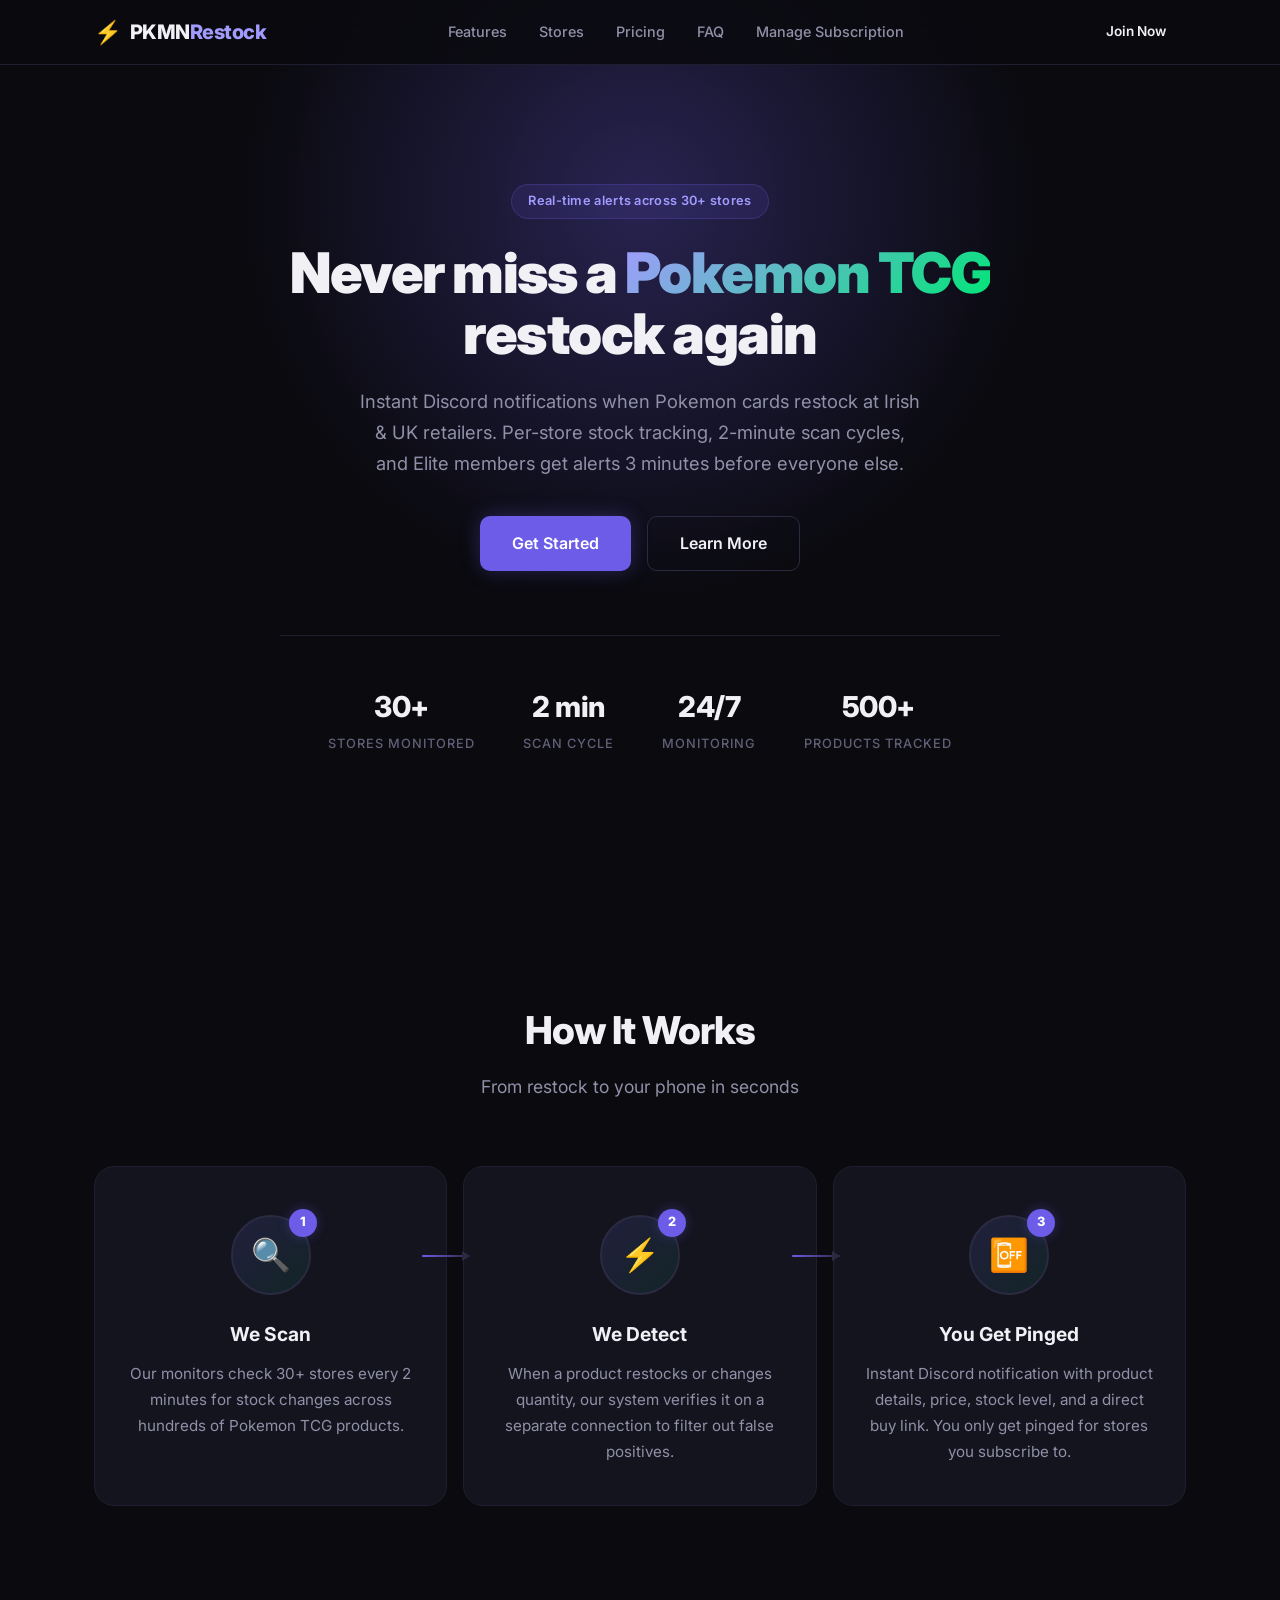
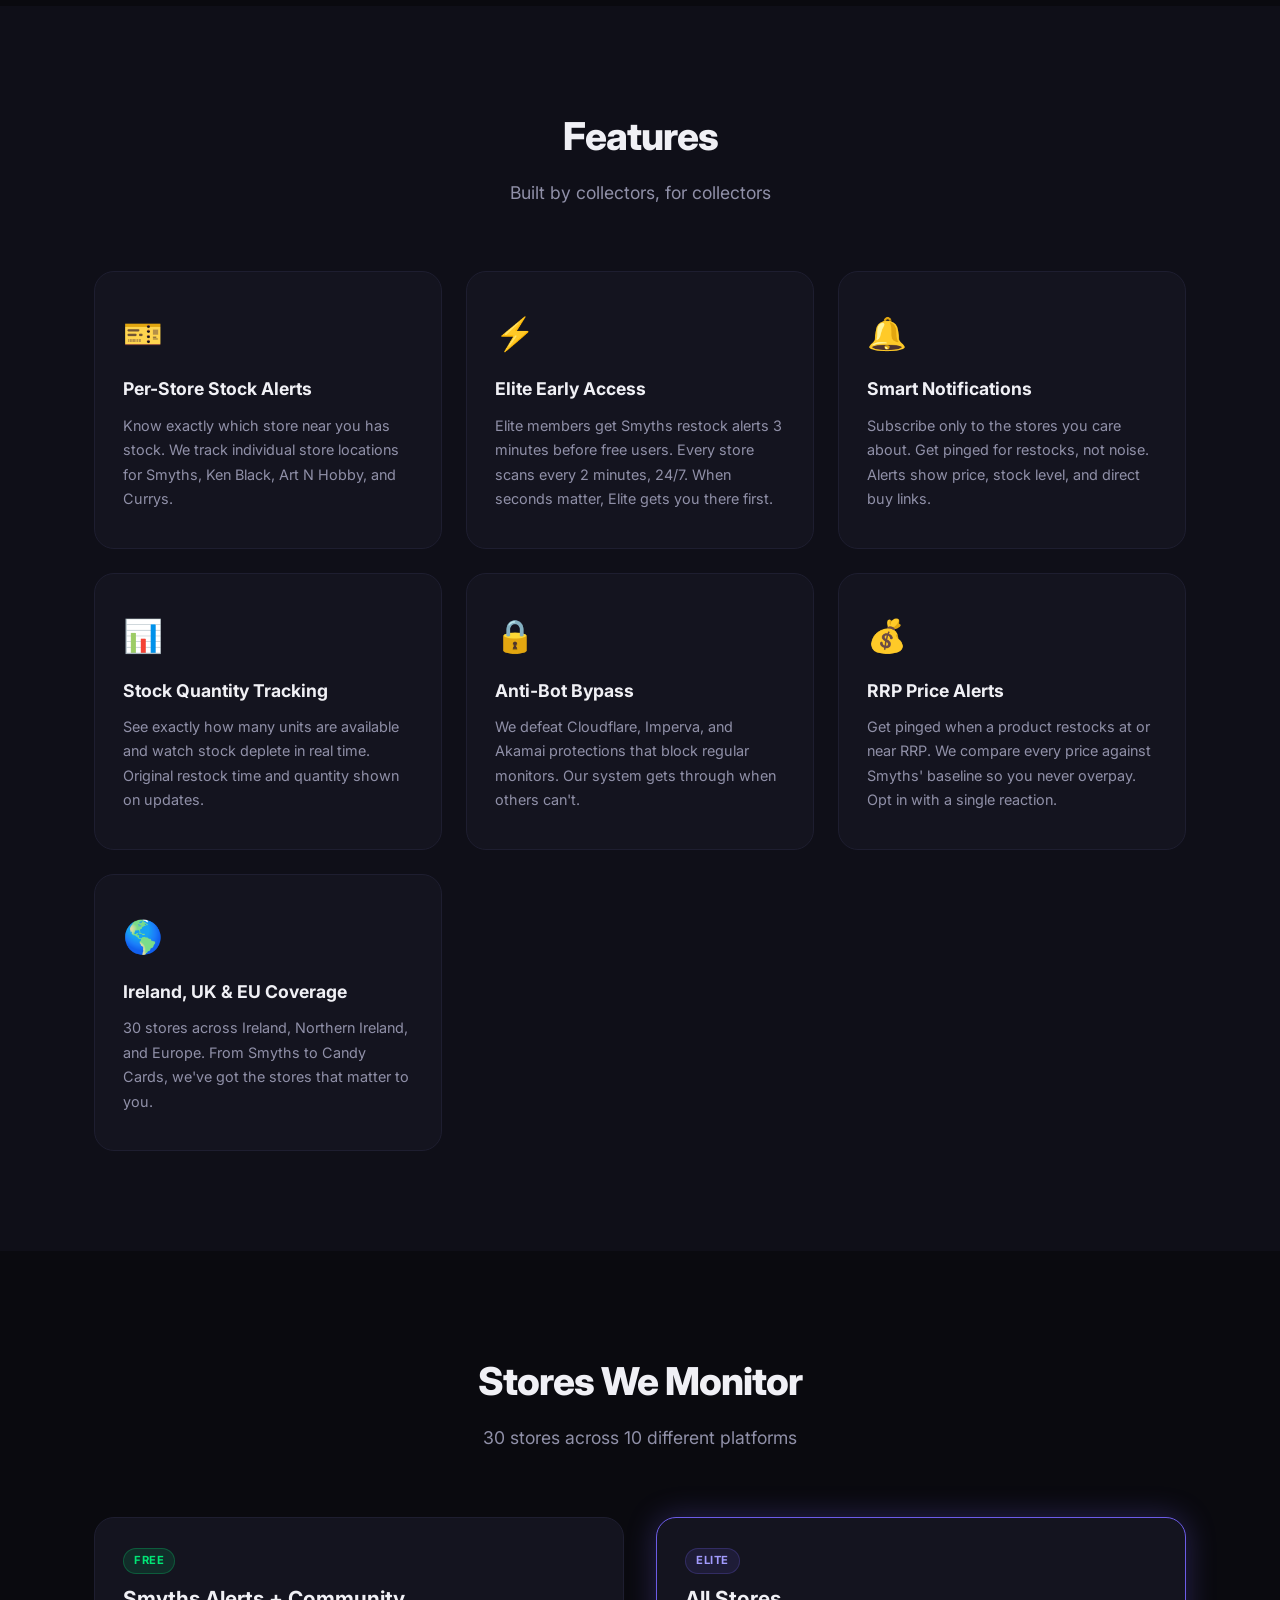
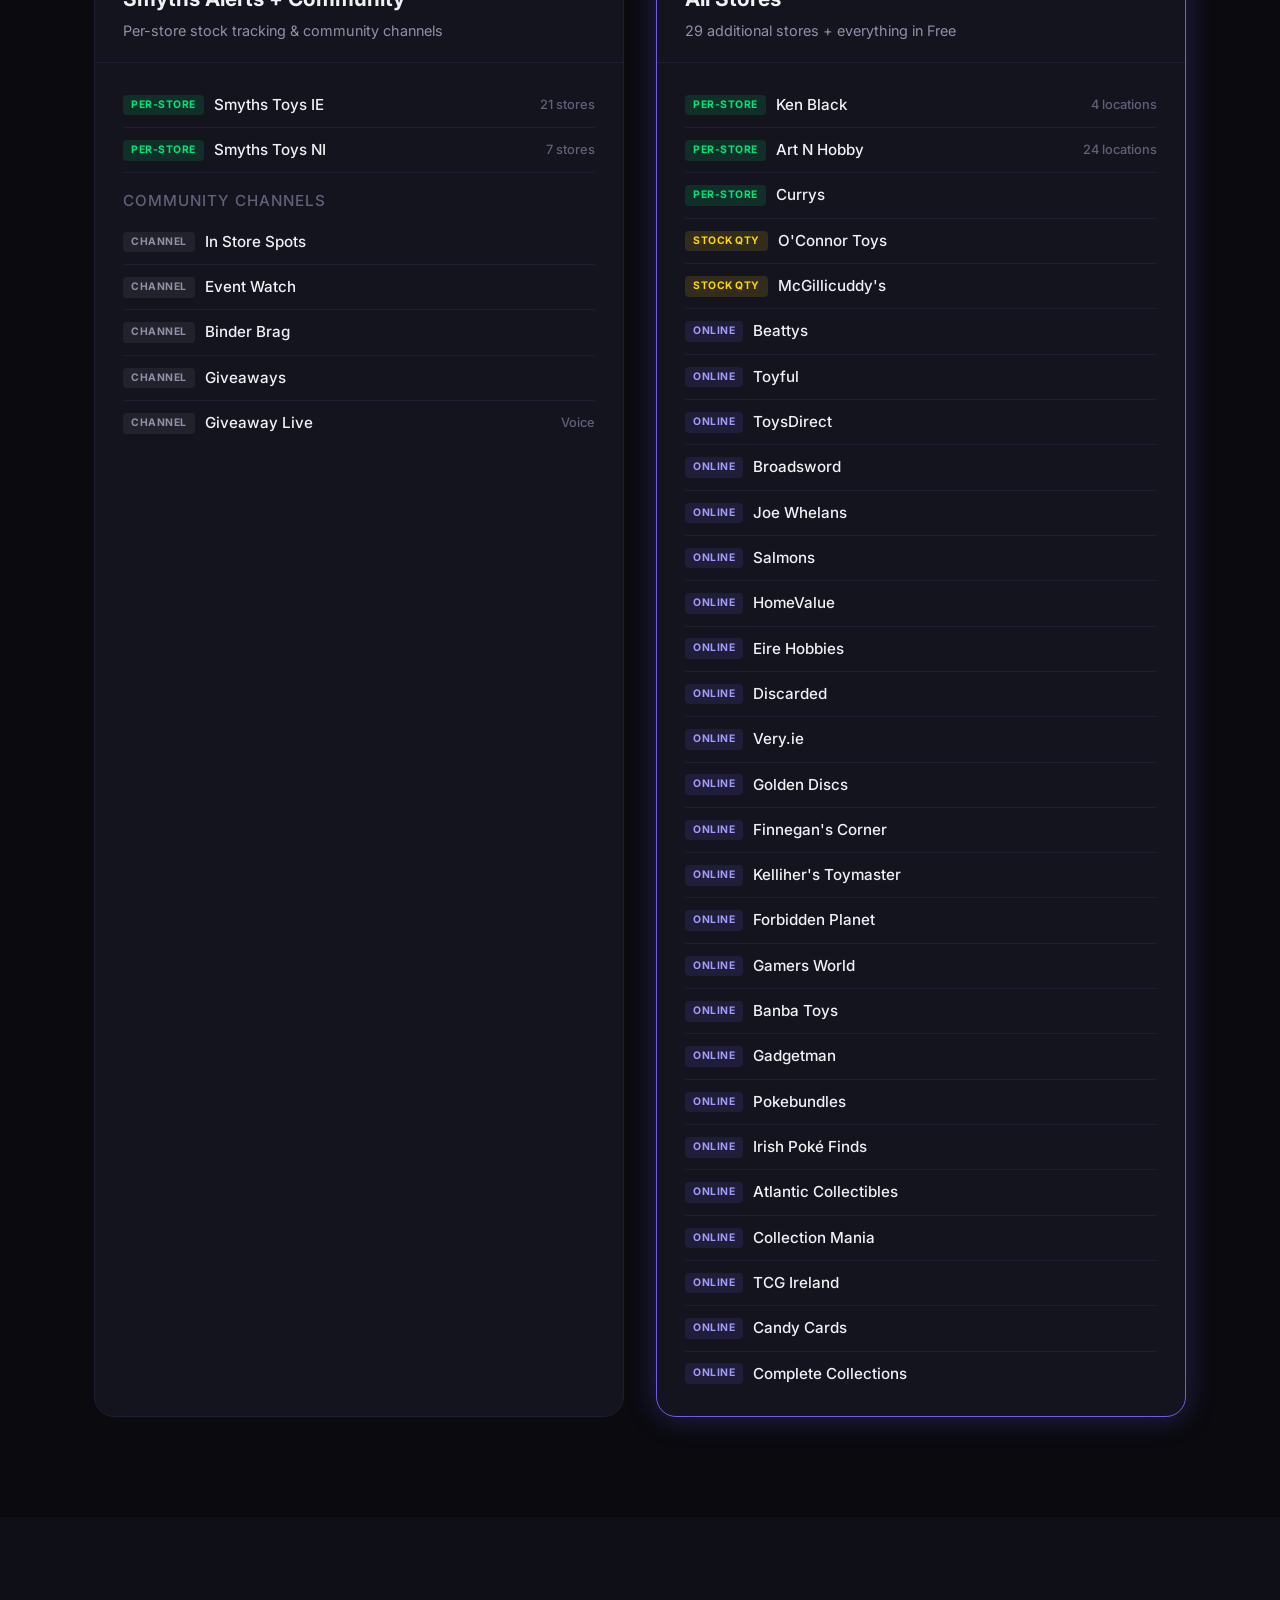
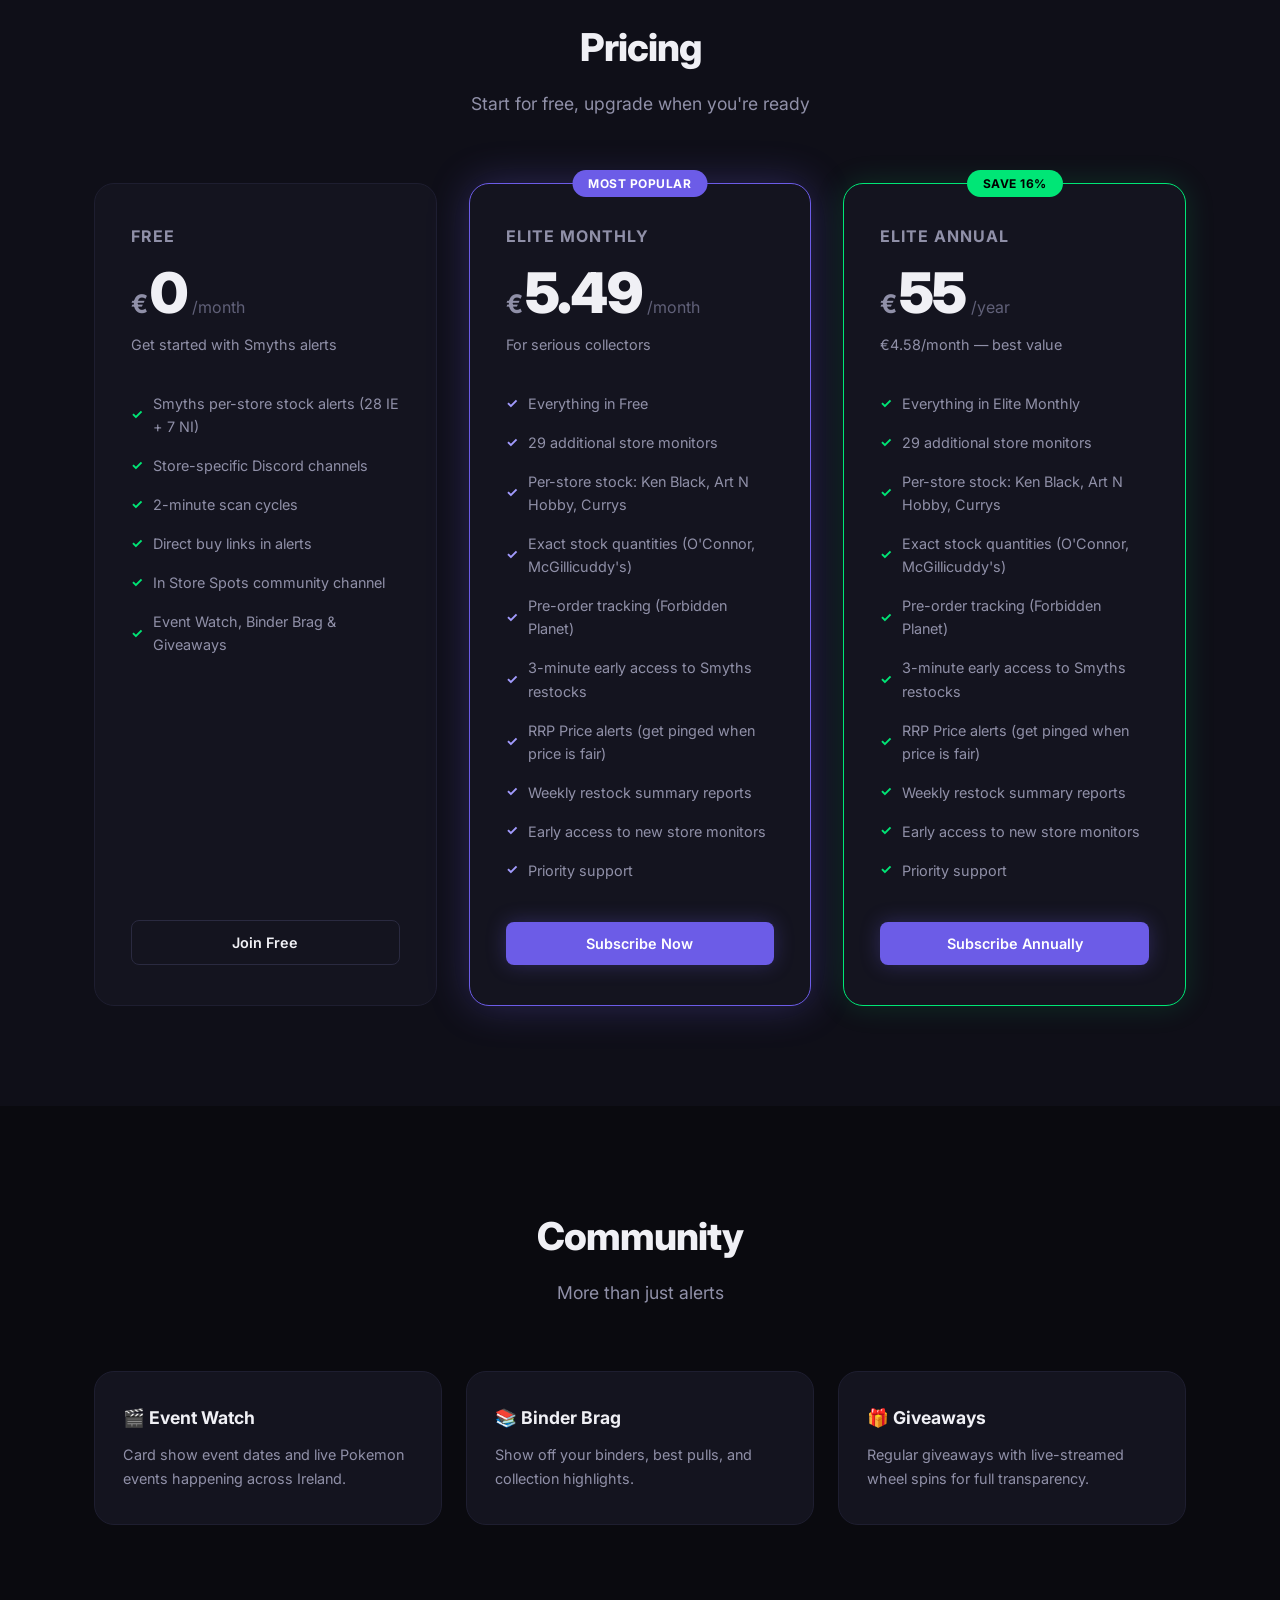
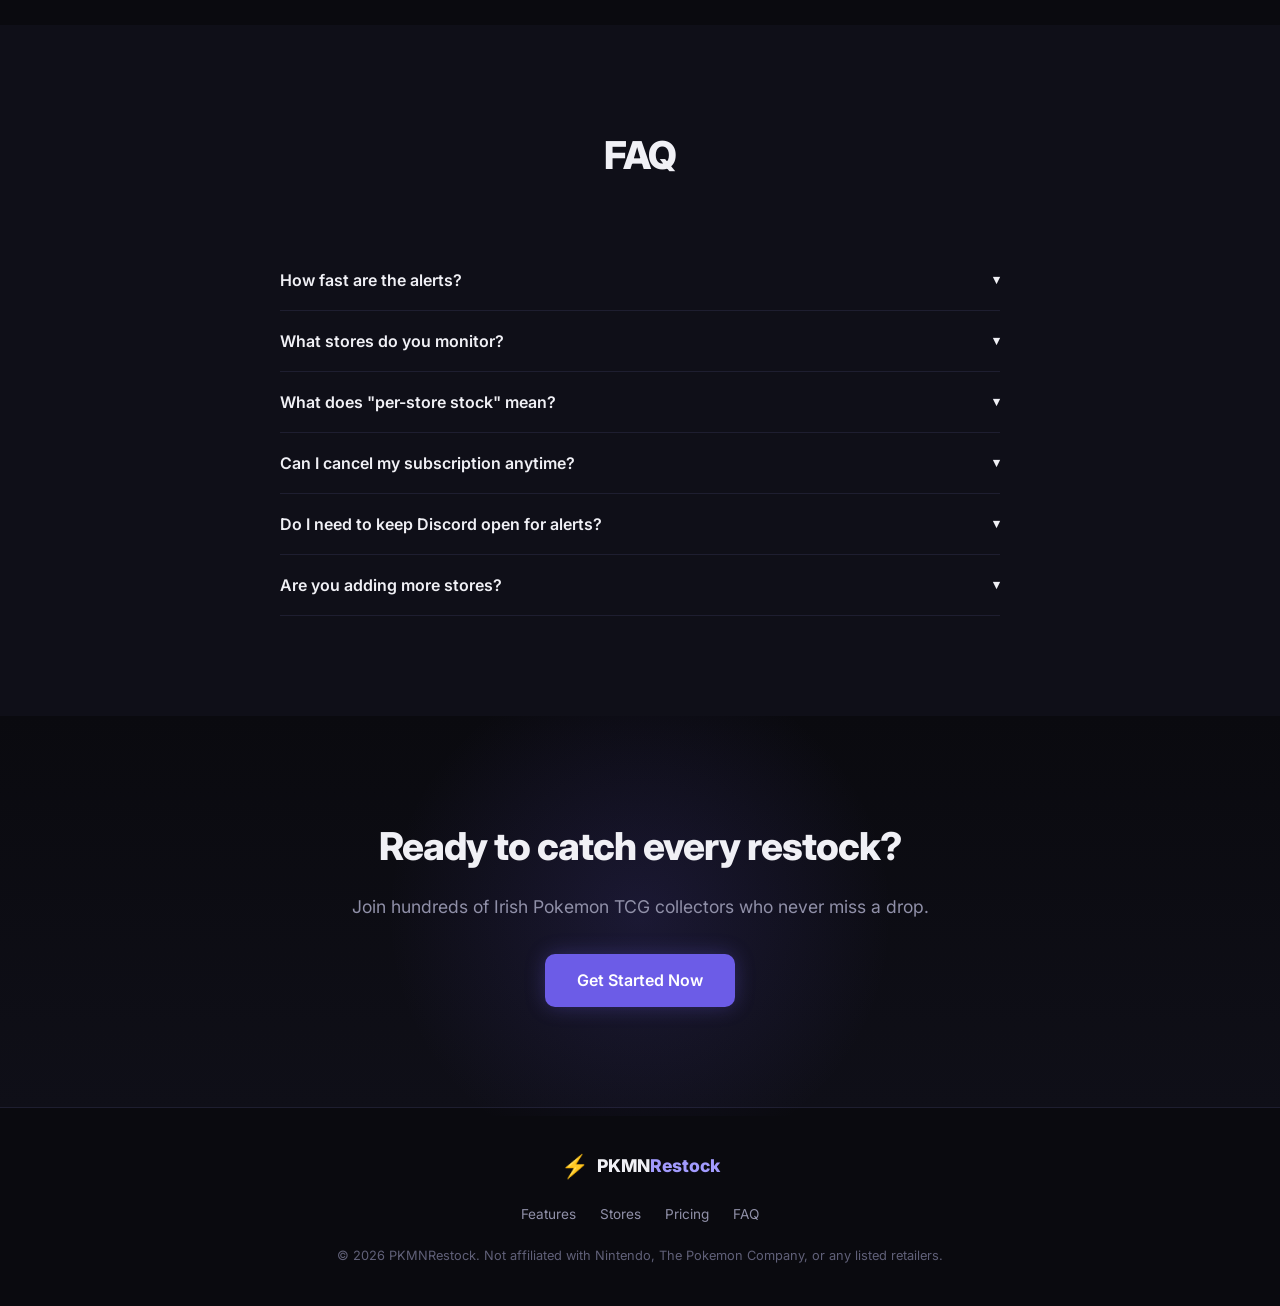
==== index.html @ b3fa802a "Add RRP Price alerts and weekly summary to features and pricing cards" ====
<!DOCTYPE html>
<html lang="en">
<head>
    <meta charset="UTF-8">
    <meta name="viewport" content="width=device-width, initial-scale=1.0">
    <title>PKMN Restock - Pokemon TCG Restock Alerts for Ireland</title>
    <meta name="description" content="Real-time Pokemon TCG restock alerts for 30+ Irish & UK stores. Per-store stock tracking, Discord notifications, and more.">
    <meta property="og:title" content="PKMN Restock - Pokemon TCG Restock Alerts">
    <meta property="og:description" content="Never miss a Pokemon TCG restock in Ireland again. Real-time alerts from 30+ stores.">
    <meta property="og:type" content="website">
    <meta property="og:url" content="https://pkmnrestock.com">
    <link rel="preconnect" href="https://fonts.googleapis.com">
    <link rel="preconnect" href="https://fonts.gstatic.com" crossorigin>
    <link href="https://fonts.googleapis.com/css2?family=Inter:wght@400;500;600;700;800;900&display=swap" rel="stylesheet">
    <link rel="stylesheet" href="style.css?v=8">
</head>
<body>

    <!-- Nav -->
    <nav class="nav">
        <div class="nav-inner">
            <a href="#" class="nav-logo">
                <span class="logo-icon">&#9889;</span>
                <span>PKMN<span class="logo-accent">Restock</span></span>
            </a>
            <div class="nav-links">
                <a href="#features">Features</a>
                <a href="#stores">Stores</a>
                <a href="#pricing">Pricing</a>
                <a href="#faq">FAQ</a>
                <a href="https://billing.stripe.com/p/login/28E5kEewF97K9Ixa9f3F600" target="_blank">Manage Subscription</a>
            </div>
            <a href="#pricing" class="btn btn-nav">Join Now</a>
        </div>
    </nav>

    <!-- Hero -->
    <section class="hero">
        <div class="hero-glow"></div>
        <div class="hero-content">
            <div class="hero-badge">Real-time alerts across 30+ stores</div>
            <h1>Never miss a <span class="text-gradient">Pokemon TCG</span> restock again</h1>
            <p class="hero-sub">Instant Discord notifications when Pokemon cards restock at Irish & UK retailers. Per-store stock tracking, 2-minute scan cycles, and Elite members get alerts 3 minutes before everyone else.</p>
            <div class="hero-buttons">
                <a href="#pricing" class="btn btn-primary btn-lg">Get Started</a>
                <a href="#features" class="btn btn-outline btn-lg">Learn More</a>
            </div>
            <div class="hero-stats">
                <div class="stat">
                    <span class="stat-number">30+</span>
                    <span class="stat-label">Stores Monitored</span>
                </div>
                <div class="stat">
                    <span class="stat-number">2 min</span>
                    <span class="stat-label">Scan Cycle</span>
                </div>
                <div class="stat">
                    <span class="stat-number">24/7</span>
                    <span class="stat-label">Monitoring</span>
                </div>
                <div class="stat">
                    <span class="stat-number">500+</span>
                    <span class="stat-label">Products Tracked</span>
                </div>
            </div>
        </div>
    </section>

    <!-- How It Works -->
    <section class="section" id="how">
        <div class="container">
            <div class="section-header">
                <h2>How It Works</h2>
                <p>From restock to your phone in seconds</p>
            </div>
            <div class="steps">
                <div class="step">
                    <div class="step-icon-wrap">
                        <div class="step-icon">&#128269;</div>
                        <div class="step-number">1</div>
                    </div>
                    <div class="step-connector"></div>
                    <h3>We Scan</h3>
                    <p>Our monitors check 30+ stores every 2 minutes for stock changes across hundreds of Pokemon TCG products.</p>
                </div>
                <div class="step">
                    <div class="step-icon-wrap">
                        <div class="step-icon">&#9889;</div>
                        <div class="step-number">2</div>
                    </div>
                    <div class="step-connector"></div>
                    <h3>We Detect</h3>
                    <p>When a product restocks or changes quantity, our system verifies it on a separate connection to filter out false positives.</p>
                </div>
                <div class="step">
                    <div class="step-icon-wrap">
                        <div class="step-icon">&#128244;</div>
                        <div class="step-number">3</div>
                    </div>
                    <h3>You Get Pinged</h3>
                    <p>Instant Discord notification with product details, price, stock level, and a direct buy link. You only get pinged for stores you subscribe to.</p>
                </div>
            </div>
        </div>
    </section>

    <!-- Features -->
    <section class="section section-dark" id="features">
        <div class="container">
            <div class="section-header">
                <h2>Features</h2>
                <p>Built by collectors, for collectors</p>
            </div>
            <div class="features-grid">
                <div class="feature-card">
                    <div class="feature-icon">&#127915;</div>
                    <h3>Per-Store Stock Alerts</h3>
                    <p>Know exactly which store near you has stock. We track individual store locations for Smyths, Ken Black, Art N Hobby, and Currys.</p>
                </div>
                <div class="feature-card">
                    <div class="feature-icon">&#9889;</div>
                    <h3>Elite Early Access</h3>
                    <p>Elite members get Smyths restock alerts 3 minutes before free users. Every store scans every 2 minutes, 24/7. When seconds matter, Elite gets you there first.</p>
                </div>
                <div class="feature-card">
                    <div class="feature-icon">&#128276;</div>
                    <h3>Smart Notifications</h3>
                    <p>Subscribe only to the stores you care about. Get pinged for restocks, not noise. Alerts show price, stock level, and direct buy links.</p>
                </div>
                <div class="feature-card">
                    <div class="feature-icon">&#128202;</div>
                    <h3>Stock Quantity Tracking</h3>
                    <p>See exactly how many units are available and watch stock deplete in real time. Original restock time and quantity shown on updates.</p>
                </div>
                <div class="feature-card">
                    <div class="feature-icon">&#128274;</div>
                    <h3>Anti-Bot Bypass</h3>
                    <p>We defeat Cloudflare, Imperva, and Akamai protections that block regular monitors. Our system gets through when others can't.</p>
                </div>
                <div class="feature-card">
                    <div class="feature-icon">&#128176;</div>
                    <h3>RRP Price Alerts</h3>
                    <p>Get pinged when a product restocks at or near RRP. We compare every price against Smyths' baseline so you never overpay. Opt in with a single reaction.</p>
                </div>
                <div class="feature-card">
                    <div class="feature-icon">&#127758;</div>
                    <h3>Ireland, UK &amp; EU Coverage</h3>
                    <p>30 stores across Ireland, Northern Ireland, and Europe. From Smyths to Candy Cards, we've got the stores that matter to you.</p>
                </div>
            </div>
        </div>
    </section>

    <!-- Stores -->
    <section class="section" id="stores">
        <div class="container">
            <div class="section-header">
                <h2>Stores We Monitor</h2>
                <p>30 stores across 10 different platforms</p>
            </div>
            <div class="tiers-comparison">
                <div class="tier-col">
                    <div class="tier-header tier-free">
                        <span class="tier-badge">Free</span>
                        <h3>Smyths Alerts + Community</h3>
                        <p>Per-store stock tracking &amp; community channels</p>
                    </div>
                    <ul class="store-list">
                        <li><span class="store-tag tag-perstore">Per-Store</span> Smyths Toys IE <span class="store-detail">21 stores</span></li>
                        <li><span class="store-tag tag-perstore">Per-Store</span> Smyths Toys NI <span class="store-detail">7 stores</span></li>
                        <li class="store-list-divider">Community Channels</li>
                        <li><span class="store-tag tag-community">Channel</span> In Store Spots</li>
                        <li><span class="store-tag tag-community">Channel</span> Event Watch</li>
                        <li><span class="store-tag tag-community">Channel</span> Binder Brag</li>
                        <li><span class="store-tag tag-community">Channel</span> Giveaways</li>
                        <li><span class="store-tag tag-community">Channel</span> Giveaway Live <span class="store-detail">Voice</span></li>
                    </ul>
                </div>
                <div class="tier-col">
                    <div class="tier-header tier-paid">
                        <span class="tier-badge">Elite</span>
                        <h3>All Stores</h3>
                        <p>29 additional stores + everything in Free</p>
                    </div>
                    <ul class="store-list">
                        <li><span class="store-tag tag-perstore">Per-Store</span> Ken Black <span class="store-detail">4 locations</span></li>
                        <li><span class="store-tag tag-perstore">Per-Store</span> Art N Hobby <span class="store-detail">24 locations</span></li>
                        <li><span class="store-tag tag-perstore">Per-Store</span> Currys</li>
                        <li><span class="store-tag tag-qty">Stock Qty</span> O'Connor Toys</li>
                        <li><span class="store-tag tag-qty">Stock Qty</span> McGillicuddy's</li>
                        <li><span class="store-tag tag-online">Online</span> Beattys</li>
                        <li><span class="store-tag tag-online">Online</span> Toyful</li>
                        <li><span class="store-tag tag-online">Online</span> ToysDirect</li>
                        <li><span class="store-tag tag-online">Online</span> Broadsword</li>
                        <li><span class="store-tag tag-online">Online</span> Joe Whelans</li>
                        <li><span class="store-tag tag-online">Online</span> Salmons</li>
                        <li><span class="store-tag tag-online">Online</span> HomeValue</li>
                        <li><span class="store-tag tag-online">Online</span> Eire Hobbies</li>
                        <li><span class="store-tag tag-online">Online</span> Discarded</li>
                        <li><span class="store-tag tag-online">Online</span> Very.ie</li>
                        <li><span class="store-tag tag-online">Online</span> Golden Discs</li>
                        <li><span class="store-tag tag-online">Online</span> Finnegan's Corner</li>
                        <li><span class="store-tag tag-online">Online</span> Kelliher's Toymaster</li>
                        <li><span class="store-tag tag-online">Online</span> Forbidden Planet</li>
                        <li><span class="store-tag tag-online">Online</span> Gamers World</li>
                        <li><span class="store-tag tag-online">Online</span> Banba Toys</li>
                        <li><span class="store-tag tag-online">Online</span> Gadgetman</li>
                        <li><span class="store-tag tag-online">Online</span> Pokebundles</li>
                        <li><span class="store-tag tag-online">Online</span> Irish Poké Finds</li>
                        <li><span class="store-tag tag-online">Online</span> Atlantic Collectibles</li>
                        <li><span class="store-tag tag-online">Online</span> Collection Mania</li>
                        <li><span class="store-tag tag-online">Online</span> TCG Ireland</li>
                        <li><span class="store-tag tag-online">Online</span> Candy Cards</li>
                        <li><span class="store-tag tag-online">Online</span> Complete Collections</li>
                    </ul>
                </div>
            </div>
        </div>
    </section>

    <!-- Pricing -->
    <section class="section section-dark" id="pricing">
        <div class="container">
            <div class="section-header">
                <h2>Pricing</h2>
                <p>Start for free, upgrade when you're ready</p>
            </div>
            <div class="pricing-grid pricing-grid-3">
                <div class="price-card">
                    <div class="price-tier">Free</div>
                    <div class="price-amount">
                        <span class="price-currency">&euro;</span>
                        <span class="price-value">0</span>
                        <span class="price-period">/month</span>
                    </div>
                    <p class="price-desc">Get started with Smyths alerts</p>
                    <ul class="price-features">
                        <li>Smyths per-store stock alerts (28 IE + 7 NI)</li>
                        <li>Store-specific Discord channels</li>
                        <li>2-minute scan cycles</li>
                        <li>Direct buy links in alerts</li>
                        <li>In Store Spots community channel</li>
                        <li>Event Watch, Binder Brag &amp; Giveaways</li>
                    </ul>
                    <a href="https://discord.gg/amVY47PHuM" class="btn btn-outline btn-block" target="_blank">Join Free</a>
                </div>
                <div class="price-card price-card-featured">
                    <div class="price-popular">Most Popular</div>
                    <div class="price-tier">Elite Monthly</div>
                    <div class="price-amount">
                        <span class="price-currency">&euro;</span>
                        <span class="price-value">5.49</span>
                        <span class="price-period">/month</span>
                    </div>
                    <p class="price-desc">For serious collectors</p>
                    <ul class="price-features">
                        <li>Everything in Free</li>
                        <li>29 additional store monitors</li>
                        <li>Per-store stock: Ken Black, Art N Hobby, Currys</li>
                        <li>Exact stock quantities (O'Connor, McGillicuddy's)</li>
                        <li>Pre-order tracking (Forbidden Planet)</li>
                        <li>3-minute early access to Smyths restocks</li>
                        <li>RRP Price alerts (get pinged when price is fair)</li>
                        <li>Weekly restock summary reports</li>
                        <li>Early access to new store monitors</li>
                        <li>Priority support</li>
                    </ul>
                    <a href="https://buy.stripe.com/28E5kEewF97K9Ixa9f3F600" class="btn btn-primary btn-block" target="_blank">Subscribe Now</a>
                </div>
                <div class="price-card price-card-annual">
                    <div class="price-save">Save 16%</div>
                    <div class="price-tier">Elite Annual</div>
                    <div class="price-amount">
                        <span class="price-currency">&euro;</span>
                        <span class="price-value">55</span>
                        <span class="price-period">/year</span>
                    </div>
                    <p class="price-desc">&euro;4.58/month &mdash; best value</p>
                    <ul class="price-features">
                        <li>Everything in Elite Monthly</li>
                        <li>29 additional store monitors</li>
                        <li>Per-store stock: Ken Black, Art N Hobby, Currys</li>
                        <li>Exact stock quantities (O'Connor, McGillicuddy's)</li>
                        <li>Pre-order tracking (Forbidden Planet)</li>
                        <li>3-minute early access to Smyths restocks</li>
                        <li>RRP Price alerts (get pinged when price is fair)</li>
                        <li>Weekly restock summary reports</li>
                        <li>Early access to new store monitors</li>
                        <li>Priority support</li>
                    </ul>
                    <a href="https://buy.stripe.com/6oU00k6091Fi5sh4OV3F601" class="btn btn-primary btn-block" id="checkout-annual-btn" target="_blank">Subscribe Annually</a>
                </div>
            </div>
        </div>
    </section>

    <!-- Community -->
    <section class="section" id="community">
        <div class="container">
            <div class="section-header">
                <h2>Community</h2>
                <p>More than just alerts</p>
            </div>
            <div class="community-grid">
                <div class="community-card">
                    <h3>&#127916; Event Watch</h3>
                    <p>Card show event dates and live Pokemon events happening across Ireland.</p>
                </div>
                <div class="community-card">
                    <h3>&#128218; Binder Brag</h3>
                    <p>Show off your binders, best pulls, and collection highlights.</p>
                </div>
                <div class="community-card">
                    <h3>&#127873; Giveaways</h3>
                    <p>Regular giveaways with live-streamed wheel spins for full transparency.</p>
                </div>
            </div>
        </div>
    </section>

    <!-- FAQ -->
    <section class="section section-dark" id="faq">
        <div class="container">
            <div class="section-header">
                <h2>FAQ</h2>
            </div>
            <div class="faq-list">
                <div class="faq-item">
                    <button class="faq-question" onclick="this.parentElement.classList.toggle('open')">
                        How fast are the alerts?
                        <span class="faq-arrow">&#9662;</span>
                    </button>
                    <div class="faq-answer">
                        <p>Our monitors scan every 2 minutes. When a restock is detected, the Discord alert fires within seconds. For Smyths, we also verify restocks on a separate connection to eliminate false positives.</p>
                    </div>
                </div>
                <div class="faq-item">
                    <button class="faq-question" onclick="this.parentElement.classList.toggle('open')">
                        What stores do you monitor?
                        <span class="faq-arrow">&#9662;</span>
                    </button>
                    <div class="faq-answer">
                        <p>We monitor 30 stores across Ireland and the UK including Smyths Toys, Ken Black, Art N Hobby, Currys, Very.ie, Golden Discs, Forbidden Planet, and many more. Free members get Smyths alerts, Elite members get all 30 stores.</p>
                    </div>
                </div>
                <div class="faq-item">
                    <button class="faq-question" onclick="this.parentElement.classList.toggle('open')">
                        What does "per-store stock" mean?
                        <span class="faq-arrow">&#9662;</span>
                    </button>
                    <div class="faq-answer">
                        <p>For Smyths (35 locations), Ken Black (4 locations), Art N Hobby (24 locations), and Currys, we track stock at each individual store. You get pinged only for stores near you, not just "available online".</p>
                    </div>
                </div>
                <div class="faq-item">
                    <button class="faq-question" onclick="this.parentElement.classList.toggle('open')">
                        Can I cancel my subscription anytime?
                        <span class="faq-arrow">&#9662;</span>
                    </button>
                    <div class="faq-answer">
                        <p>Yes, you can cancel anytime. Your Elite access will remain active until the end of your current billing period. No questions asked.</p>
                    </div>
                </div>
                <div class="faq-item">
                    <button class="faq-question" onclick="this.parentElement.classList.toggle('open')">
                        Do I need to keep Discord open for alerts?
                        <span class="faq-arrow">&#9662;</span>
                    </button>
                    <div class="faq-answer">
                        <p>No. Discord sends push notifications to your phone even when the app is closed, as long as you have notifications enabled for the server. You'll get pinged the moment a restock is detected.</p>
                    </div>
                </div>
                <div class="faq-item">
                    <button class="faq-question" onclick="this.parentElement.classList.toggle('open')">
                        Are you adding more stores?
                        <span class="faq-arrow">&#9662;</span>
                    </button>
                    <div class="faq-answer">
                        <p>Yes, we're constantly adding new stores. Elite members get early access to new monitors as they're added. If there's a store you want monitored, let us know in the Discord.</p>
                    </div>
                </div>
            </div>
        </div>
    </section>

    <!-- CTA -->
    <section class="section cta-section">
        <div class="container">
            <div class="cta-content">
                <h2>Ready to catch every restock?</h2>
                <p>Join hundreds of Irish Pokemon TCG collectors who never miss a drop.</p>
                <a href="#pricing" class="btn btn-primary btn-lg">Get Started Now</a>
            </div>
        </div>
    </section>

    <!-- Footer -->
    <footer class="footer">
        <div class="container">
            <div class="footer-inner">
                <div class="footer-brand">
                    <span class="logo-icon">&#9889;</span>
                    <span>PKMN<span class="logo-accent">Restock</span></span>
                </div>
                <div class="footer-links">
                    <a href="#features">Features</a>
                    <a href="#stores">Stores</a>
                    <a href="#pricing">Pricing</a>
                    <a href="#faq">FAQ</a>
                </div>
                <p class="footer-copy">&copy; 2026 PKMNRestock. Not affiliated with Nintendo, The Pokemon Company, or any listed retailers.</p>
            </div>
        </div>
    </footer>

</body>
</html>
---- style.css ----
/* ── Reset & Base ──────────────────────────────────────────────────────── */
*, *::before, *::after {
    margin: 0;
    padding: 0;
    box-sizing: border-box;
}

:root {
    --bg-primary: #0a0a0f;
    --bg-secondary: #0f0f18;
    --bg-card: #14141f;
    --bg-card-hover: #1a1a28;
    --border: #1e1e30;
    --border-light: #2a2a40;
    --text-primary: #f0f0f5;
    --text-secondary: #9090a8;
    --text-muted: #606078;
    --accent: #6c5ce7;
    --accent-light: #a29bfe;
    --accent-glow: rgba(108, 92, 231, 0.3);
    --green: #00e676;
    --green-glow: rgba(0, 230, 118, 0.15);
    --gold: #ffd700;
    --red: #ff5252;
    --radius: 12px;
    --radius-lg: 20px;
    --shadow: 0 4px 24px rgba(0, 0, 0, 0.4);
    --shadow-lg: 0 8px 48px rgba(0, 0, 0, 0.6);
    --transition: 0.3s cubic-bezier(0.4, 0, 0.2, 1);
}

html {
    scroll-behavior: smooth;
    -webkit-font-smoothing: antialiased;
}

body {
    font-family: 'Inter', -apple-system, BlinkMacSystemFont, sans-serif;
    background: var(--bg-primary);
    color: var(--text-primary);
    line-height: 1.6;
    overflow-x: hidden;
}

a {
    color: inherit;
    text-decoration: none;
}

/* ── Container ────────────────────────────────────────────────────────── */
.container {
    max-width: 1140px;
    margin: 0 auto;
    padding: 0 24px;
}

/* ── Nav ──────────────────────────────────────────────────────────────── */
.nav {
    position: fixed;
    top: 0;
    left: 0;
    right: 0;
    z-index: 100;
    background: rgba(10, 10, 15, 0.85);
    backdrop-filter: blur(20px);
    border-bottom: 1px solid var(--border);
}

.nav-inner {
    max-width: 1140px;
    margin: 0 auto;
    padding: 0 24px;
    height: 64px;
    display: flex;
    align-items: center;
    justify-content: space-between;
}

.nav-logo {
    font-size: 1.25rem;
    font-weight: 800;
    letter-spacing: -0.5px;
    display: flex;
    align-items: center;
    gap: 8px;
}

.logo-icon {
    font-size: 1.4rem;
}

.logo-accent {
    color: var(--accent-light);
}

.nav-links {
    display: flex;
    gap: 32px;
}

.nav-links a {
    font-size: 0.9rem;
    font-weight: 500;
    color: var(--text-secondary);
    transition: color var(--transition);
}

.nav-links a:hover {
    color: var(--text-primary);
}

/* ── Buttons ──────────────────────────────────────────────────────────── */
.btn {
    display: inline-flex;
    align-items: center;
    justify-content: center;
    padding: 10px 24px;
    border-radius: 8px;
    font-size: 0.9rem;
    font-weight: 600;
    cursor: pointer;
    transition: all var(--transition);
    border: none;
    text-decoration: none;
}

.btn-primary {
    background: var(--accent);
    color: #fff;
    box-shadow: 0 0 20px var(--accent-glow);
}

.btn-primary:hover {
    background: var(--accent-light);
    box-shadow: 0 0 30px var(--accent-glow);
    transform: translateY(-2px);
}

.btn-outline {
    background: transparent;
    color: var(--text-primary);
    border: 1px solid var(--border-light);
}

.btn-outline:hover {
    border-color: var(--accent);
    color: var(--accent-light);
    background: rgba(108, 92, 231, 0.08);
}

.btn-lg {
    padding: 14px 32px;
    font-size: 1rem;
    border-radius: 10px;
}

.btn-block {
    width: 100%;
}

.btn-nav {
    padding: 8px 20px;
    font-size: 0.85rem;
}

/* ── Hero ─────────────────────────────────────────────────────────────── */
.hero {
    position: relative;
    min-height: 100vh;
    display: flex;
    align-items: center;
    justify-content: center;
    text-align: center;
    padding: 120px 24px 80px;
    overflow: hidden;
}

.hero-glow {
    position: absolute;
    top: -200px;
    left: 50%;
    transform: translateX(-50%);
    width: 800px;
    height: 800px;
    background: radial-gradient(circle, var(--accent-glow) 0%, transparent 70%);
    pointer-events: none;
    animation: pulseGlow 6s ease-in-out infinite;
}

@keyframes pulseGlow {
    0%, 100% { opacity: 0.4; transform: translateX(-50%) scale(1); }
    50% { opacity: 0.7; transform: translateX(-50%) scale(1.1); }
}

.hero-content {
    position: relative;
    max-width: 720px;
    z-index: 1;
}

.hero-badge {
    display: inline-block;
    padding: 6px 16px;
    border-radius: 100px;
    font-size: 0.8rem;
    font-weight: 600;
    color: var(--accent-light);
    background: rgba(108, 92, 231, 0.12);
    border: 1px solid rgba(108, 92, 231, 0.25);
    margin-bottom: 24px;
    letter-spacing: 0.3px;
}

.hero h1 {
    font-size: 3.5rem;
    font-weight: 900;
    line-height: 1.1;
    letter-spacing: -1.5px;
    margin-bottom: 20px;
}

.text-gradient {
    background: linear-gradient(135deg, var(--accent-light), var(--green));
    -webkit-background-clip: text;
    -webkit-text-fill-color: transparent;
    background-clip: text;
}

.hero-sub {
    font-size: 1.15rem;
    color: var(--text-secondary);
    line-height: 1.7;
    margin-bottom: 36px;
    max-width: 560px;
    margin-left: auto;
    margin-right: auto;
}

.hero-buttons {
    display: flex;
    gap: 16px;
    justify-content: center;
    margin-bottom: 64px;
}

.hero-stats {
    display: flex;
    justify-content: center;
    gap: 48px;
    padding-top: 48px;
    border-top: 1px solid var(--border);
}

.stat {
    text-align: center;
}

.stat-number {
    display: block;
    font-size: 1.8rem;
    font-weight: 800;
    letter-spacing: -0.5px;
    color: var(--text-primary);
}

.stat-label {
    font-size: 0.8rem;
    color: var(--text-muted);
    text-transform: uppercase;
    letter-spacing: 1px;
    font-weight: 500;
}

/* ── Sections ─────────────────────────────────────────────────────────── */
.section {
    padding: 100px 0;
}

.section-dark {
    background: var(--bg-secondary);
}

.section-header {
    text-align: center;
    margin-bottom: 64px;
}

.section-header h2 {
    font-size: 2.4rem;
    font-weight: 800;
    letter-spacing: -1px;
    margin-bottom: 12px;
}

.section-header p {
    font-size: 1.1rem;
    color: var(--text-secondary);
}

/* ── Steps (How It Works) ─────────────────────────────────────────────── */
.steps {
    display: grid;
    grid-template-columns: repeat(3, 1fr);
    gap: 16px;
    position: relative;
}

.step {
    text-align: center;
    padding: 48px 32px 40px;
    border-radius: var(--radius-lg);
    background: var(--bg-card);
    border: 1px solid var(--border);
    transition: all var(--transition);
    position: relative;
    overflow: visible;
}

.step:hover {
    border-color: var(--accent);
    transform: translateY(-6px);
    box-shadow: 0 12px 40px rgba(108, 92, 231, 0.15);
}

.step-icon-wrap {
    position: relative;
    width: 80px;
    height: 80px;
    margin: 0 auto 24px;
}

.step-icon {
    width: 80px;
    height: 80px;
    border-radius: 50%;
    background: linear-gradient(135deg, rgba(108, 92, 231, 0.15), rgba(0, 230, 118, 0.08));
    border: 2px solid var(--border-light);
    display: flex;
    align-items: center;
    justify-content: center;
    font-size: 2rem;
    transition: all var(--transition);
}

.step:hover .step-icon {
    border-color: var(--accent);
    box-shadow: 0 0 24px var(--accent-glow);
    transform: scale(1.05);
}

.step-number {
    position: absolute;
    top: -6px;
    right: -6px;
    width: 28px;
    height: 28px;
    border-radius: 50%;
    background: var(--accent);
    color: #fff;
    font-size: 0.8rem;
    font-weight: 800;
    display: flex;
    align-items: center;
    justify-content: center;
    box-shadow: 0 0 12px var(--accent-glow);
    z-index: 2;
}

.step-connector {
    display: none;
}

.step h3 {
    font-size: 1.2rem;
    font-weight: 700;
    margin-bottom: 12px;
}

.step p {
    color: var(--text-secondary);
    font-size: 0.95rem;
    line-height: 1.7;
}

/* Connector line between steps (desktop only) */
@media (min-width: 769px) {
    .step-connector {
        display: block;
        position: absolute;
        top: 88px;
        right: -24px;
        width: 48px;
        height: 2px;
        z-index: 1;
    }

    .step-connector::before {
        content: '';
        position: absolute;
        top: 0;
        left: 0;
        width: 100%;
        height: 100%;
        background: linear-gradient(90deg, var(--accent) 0%, var(--border-light) 100%);
        border-radius: 1px;
    }

    .step-connector::after {
        content: '';
        position: absolute;
        top: -4px;
        right: 0;
        width: 0;
        height: 0;
        border-top: 5px solid transparent;
        border-bottom: 5px solid transparent;
        border-left: 8px solid var(--border-light);
    }

    .step:last-child .step-connector {
        display: none;
    }
}

/* ── Features Grid ────────────────────────────────────────────────────── */
.features-grid {
    display: grid;
    grid-template-columns: repeat(3, 1fr);
    gap: 24px;
}

.feature-card {
    padding: 36px 28px;
    border-radius: var(--radius-lg);
    background: var(--bg-card);
    border: 1px solid var(--border);
    transition: all var(--transition);
}

.feature-card:hover {
    border-color: var(--border-light);
    transform: translateY(-4px);
    box-shadow: var(--shadow);
}

.feature-icon {
    font-size: 2rem;
    margin-bottom: 16px;
    display: block;
}

.feature-card h3 {
    font-size: 1.1rem;
    font-weight: 700;
    margin-bottom: 10px;
}

.feature-card p {
    color: var(--text-secondary);
    font-size: 0.9rem;
    line-height: 1.7;
}

/* ── Store Tiers ──────────────────────────────────────────────────────── */
.tiers-comparison {
    display: grid;
    grid-template-columns: repeat(2, 1fr);
    gap: 32px;
}

.tier-col {
    border-radius: var(--radius-lg);
    background: var(--bg-card);
    border: 1px solid var(--border);
    overflow: hidden;
}

.tier-header {
    padding: 28px 28px 20px;
    border-bottom: 1px solid var(--border);
}

.tier-header h3 {
    font-size: 1.3rem;
    font-weight: 700;
    margin-bottom: 4px;
}

.tier-header p {
    font-size: 0.9rem;
    color: var(--text-secondary);
}

.tier-badge {
    display: inline-block;
    padding: 3px 10px;
    border-radius: 100px;
    font-size: 0.7rem;
    font-weight: 700;
    text-transform: uppercase;
    letter-spacing: 0.5px;
    margin-bottom: 8px;
}

.tier-free .tier-badge {
    background: rgba(0, 230, 118, 0.12);
    color: var(--green);
    border: 1px solid rgba(0, 230, 118, 0.25);
}

.tier-paid .tier-badge {
    background: rgba(108, 92, 231, 0.12);
    color: var(--accent-light);
    border: 1px solid rgba(108, 92, 231, 0.25);
}

.tier-col:last-child {
    border-color: var(--accent);
    box-shadow: 0 0 30px var(--accent-glow);
}

.store-list {
    list-style: none;
    padding: 20px 28px;
}

.store-list li {
    padding: 10px 0;
    font-size: 0.95rem;
    font-weight: 500;
    border-bottom: 1px solid var(--border);
    display: flex;
    align-items: center;
    gap: 10px;
}

.store-list li:last-child {
    border-bottom: none;
}

.store-tag {
    font-size: 0.65rem;
    font-weight: 700;
    padding: 2px 8px;
    border-radius: 4px;
    text-transform: uppercase;
    letter-spacing: 0.5px;
    flex-shrink: 0;
}

.tag-perstore {
    background: rgba(0, 230, 118, 0.12);
    color: var(--green);
}

.tag-online {
    background: rgba(108, 92, 231, 0.12);
    color: var(--accent-light);
}

.tag-qty {
    background: rgba(255, 215, 0, 0.12);
    color: var(--gold);
}

.tag-community {
    background: rgba(255, 255, 255, 0.06);
    color: var(--text-secondary);
}

.store-list-divider {
    font-size: 0.75rem;
    font-weight: 700;
    text-transform: uppercase;
    letter-spacing: 1px;
    color: var(--text-muted);
    padding: 16px 0 6px !important;
    border-bottom: none !important;
}

.store-detail {
    font-size: 0.8rem;
    color: var(--text-muted);
    margin-left: auto;
}

/* ── Pricing ──────────────────────────────────────────────────────────── */
.pricing-grid {
    display: grid;
    grid-template-columns: repeat(2, 1fr);
    gap: 32px;
    max-width: 800px;
    margin: 0 auto;
}

.pricing-grid-3 {
    grid-template-columns: repeat(3, 1fr);
    max-width: 1100px;
}

.price-card {
    padding: 40px 36px;
    border-radius: var(--radius-lg);
    background: var(--bg-card);
    border: 1px solid var(--border);
    position: relative;
    display: flex;
    flex-direction: column;
}

.price-card-featured {
    border-color: var(--accent);
    box-shadow: 0 0 40px var(--accent-glow);
}

.price-card-annual {
    border-color: var(--green);
    box-shadow: 0 0 30px var(--green-glow);
}

.price-popular {
    position: absolute;
    top: -14px;
    left: 50%;
    transform: translateX(-50%);
    background: var(--accent);
    color: #fff;
    padding: 4px 16px;
    border-radius: 100px;
    font-size: 0.75rem;
    font-weight: 700;
    text-transform: uppercase;
    letter-spacing: 0.5px;
    white-space: nowrap;
}

.price-save {
    position: absolute;
    top: -14px;
    left: 50%;
    transform: translateX(-50%);
    background: var(--green);
    color: #000;
    padding: 4px 16px;
    border-radius: 100px;
    font-size: 0.75rem;
    font-weight: 700;
    text-transform: uppercase;
    letter-spacing: 0.5px;
    white-space: nowrap;
}

.price-tier {
    font-size: 1rem;
    font-weight: 700;
    color: var(--text-secondary);
    text-transform: uppercase;
    letter-spacing: 1px;
    margin-bottom: 16px;
}

.price-amount {
    margin-bottom: 8px;
    display: flex;
    align-items: baseline;
    gap: 2px;
}

.price-currency {
    font-size: 1.6rem;
    font-weight: 700;
    color: var(--text-secondary);
}

.price-value {
    font-size: 3.5rem;
    font-weight: 900;
    letter-spacing: -2px;
    line-height: 1;
}

.price-period {
    font-size: 1rem;
    color: var(--text-muted);
    margin-left: 4px;
}

.price-desc {
    color: var(--text-secondary);
    font-size: 0.9rem;
    margin-bottom: 28px;
}

.price-features {
    list-style: none;
    margin-bottom: 32px;
    flex-grow: 1;
}

.price-features li {
    padding: 8px 0;
    font-size: 0.9rem;
    color: var(--text-secondary);
    display: flex;
    align-items: center;
    gap: 10px;
}

.price-features li::before {
    content: "\2713";
    color: var(--green);
    font-weight: 700;
    font-size: 0.85rem;
    flex-shrink: 0;
}

.price-card-featured .price-features li::before {
    color: var(--accent-light);
}

/* ── Community ────────────────────────────────────────────────────────── */
.community-grid {
    display: grid;
    grid-template-columns: repeat(3, 1fr);
    gap: 24px;
}

.community-card {
    padding: 32px 28px;
    border-radius: var(--radius-lg);
    background: var(--bg-card);
    border: 1px solid var(--border);
    transition: all var(--transition);
}

.community-card:hover {
    border-color: var(--border-light);
    transform: translateY(-3px);
}

.community-card h3 {
    font-size: 1.1rem;
    font-weight: 700;
    margin-bottom: 10px;
}

.community-card p {
    color: var(--text-secondary);
    font-size: 0.9rem;
    line-height: 1.7;
}

/* ── FAQ ──────────────────────────────────────────────────────────────── */
.faq-list {
    max-width: 720px;
    margin: 0 auto;
}

.faq-item {
    border-bottom: 1px solid var(--border);
}

.faq-question {
    width: 100%;
    background: none;
    border: none;
    padding: 20px 0;
    font-size: 1rem;
    font-weight: 600;
    color: var(--text-primary);
    text-align: left;
    cursor: pointer;
    display: flex;
    justify-content: space-between;
    align-items: center;
    font-family: inherit;
    transition: color var(--transition);
}

.faq-question:hover {
    color: var(--accent-light);
}

.faq-arrow {
    font-size: 0.8rem;
    transition: transform var(--transition);
}

.faq-item.open .faq-arrow {
    transform: rotate(180deg);
}

.faq-answer {
    max-height: 0;
    overflow: hidden;
    transition: max-height 0.4s ease, padding 0.4s ease;
}

.faq-item.open .faq-answer {
    max-height: 200px;
    padding-bottom: 20px;
}

.faq-answer p {
    color: var(--text-secondary);
    font-size: 0.95rem;
    line-height: 1.7;
}

/* ── CTA ──────────────────────────────────────────────────────────────── */
.cta-section {
    text-align: center;
    background: linear-gradient(180deg, var(--bg-primary) 0%, var(--bg-secondary) 100%);
    position: relative;
}

.cta-section::before {
    content: '';
    position: absolute;
    top: 0;
    left: 50%;
    transform: translateX(-50%);
    width: 600px;
    height: 400px;
    background: radial-gradient(circle, var(--accent-glow) 0%, transparent 70%);
    pointer-events: none;
    opacity: 0.5;
}

.cta-content {
    position: relative;
    z-index: 1;
}

.cta-content h2 {
    font-size: 2.4rem;
    font-weight: 800;
    letter-spacing: -1px;
    margin-bottom: 16px;
}

.cta-content p {
    font-size: 1.1rem;
    color: var(--text-secondary);
    margin-bottom: 32px;
}

/* ── Footer ───────────────────────────────────────────────────────────── */
.footer {
    padding: 40px 0;
    border-top: 1px solid var(--border);
}

.footer-inner {
    display: flex;
    flex-direction: column;
    align-items: center;
    gap: 20px;
}

.footer-brand {
    font-size: 1.1rem;
    font-weight: 800;
    display: flex;
    align-items: center;
    gap: 8px;
}

.footer-links {
    display: flex;
    gap: 24px;
}

.footer-links a {
    font-size: 0.85rem;
    color: var(--text-secondary);
    transition: color var(--transition);
}

.footer-links a:hover {
    color: var(--text-primary);
}

.footer-copy {
    font-size: 0.8rem;
    color: var(--text-muted);
    text-align: center;
}

/* ── Responsive ───────────────────────────────────────────────────────── */
@media (max-width: 768px) {
    .nav-links {
        display: none;
    }

    .hero h1 {
        font-size: 2.2rem;
    }

    .hero-sub {
        font-size: 1rem;
    }

    .hero-stats {
        flex-wrap: wrap;
        gap: 24px;
    }

    .stat {
        flex: 0 0 40%;
    }

    .hero-buttons {
        flex-direction: column;
        align-items: center;
    }

    .steps,
    .features-grid,
    .community-grid {
        grid-template-columns: 1fr;
    }

    .tiers-comparison,
    .pricing-grid,
    .pricing-grid-3 {
        grid-template-columns: 1fr;
    }

    .section-header h2 {
        font-size: 1.8rem;
    }

    .cta-content h2 {
        font-size: 1.8rem;
    }
}
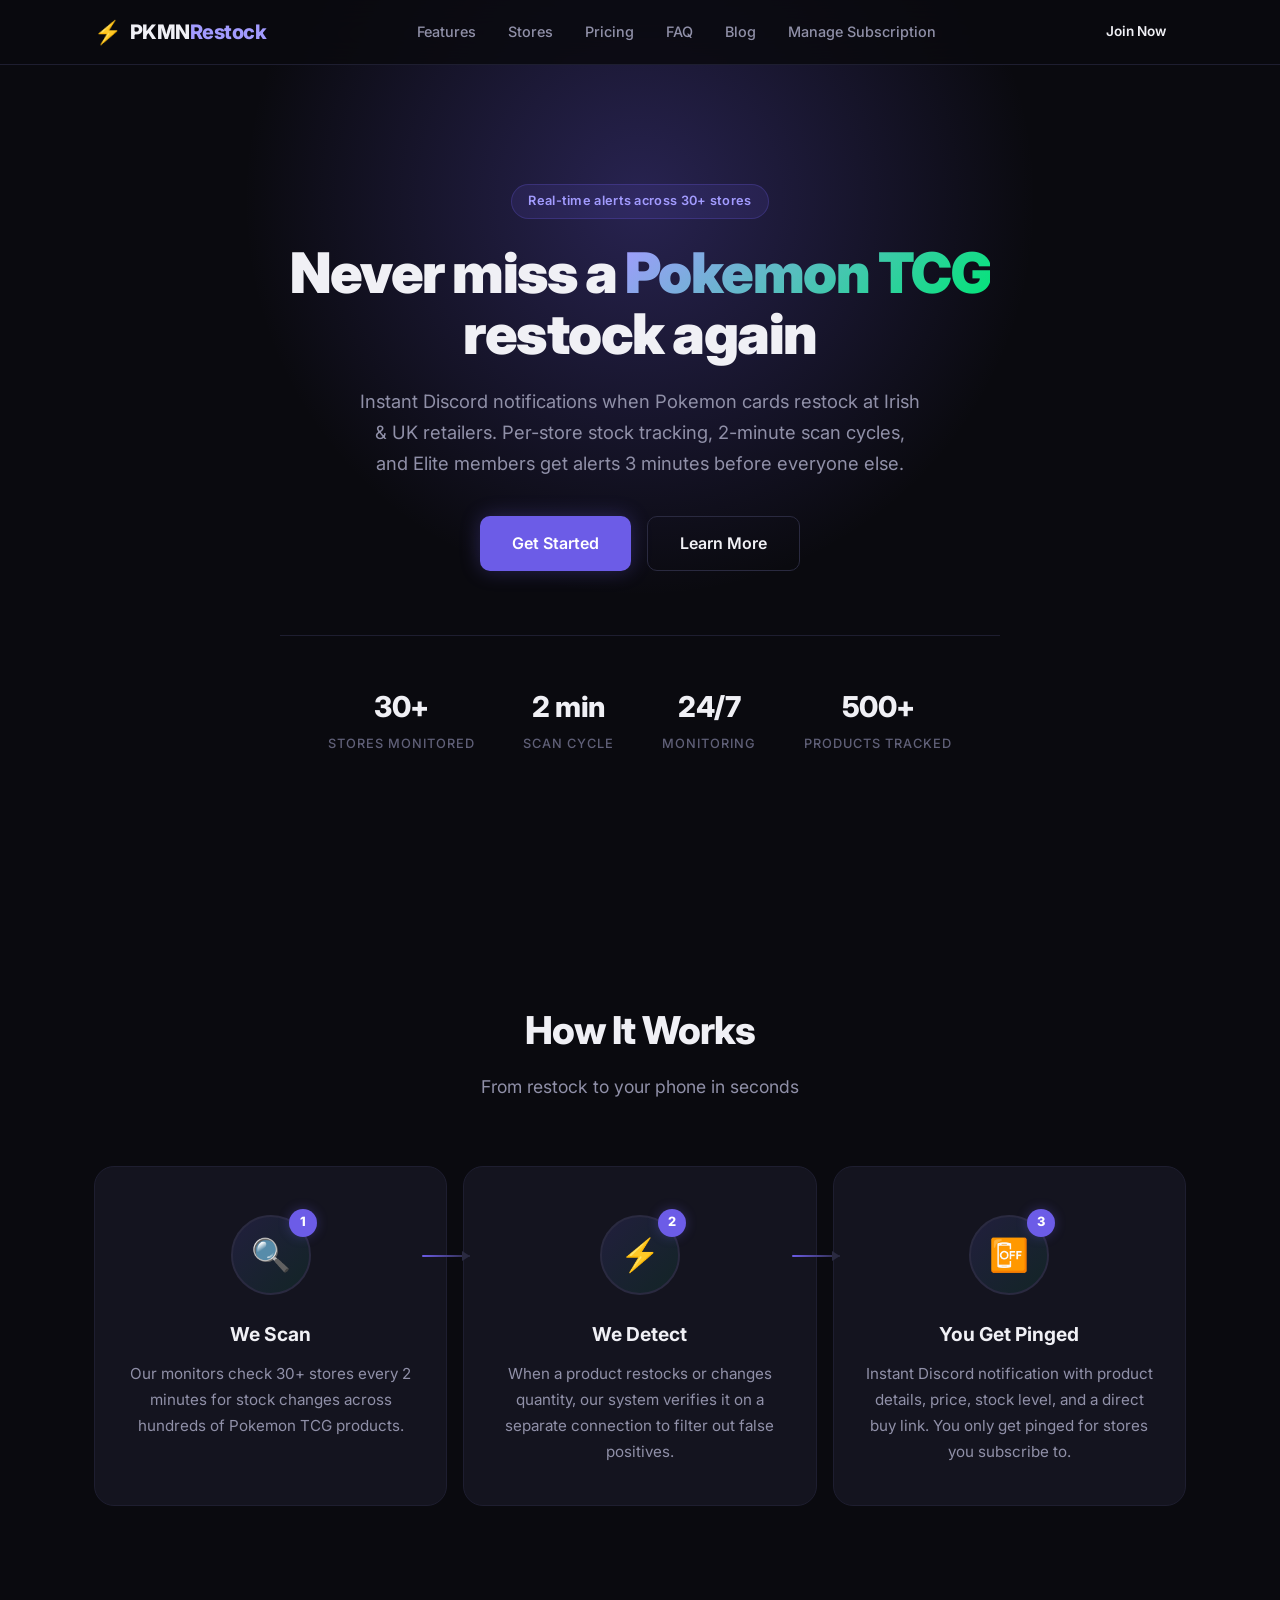
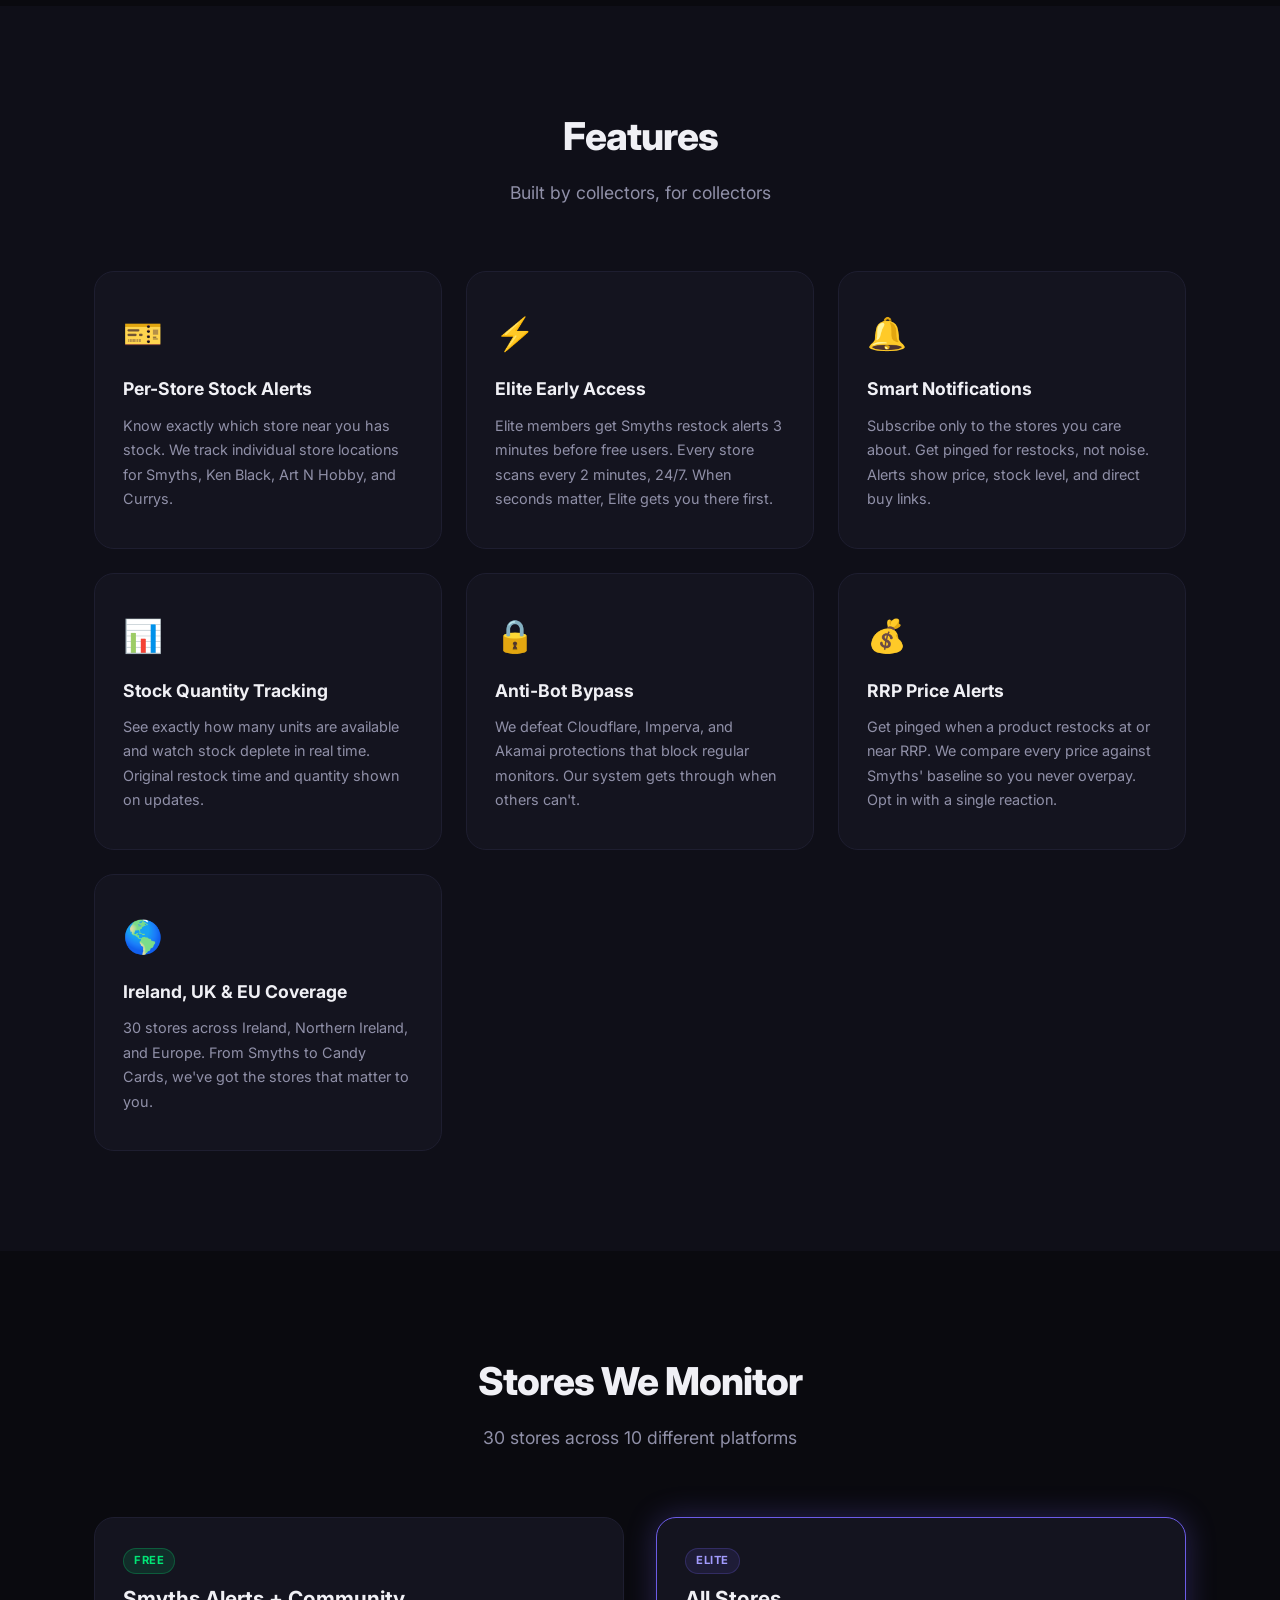
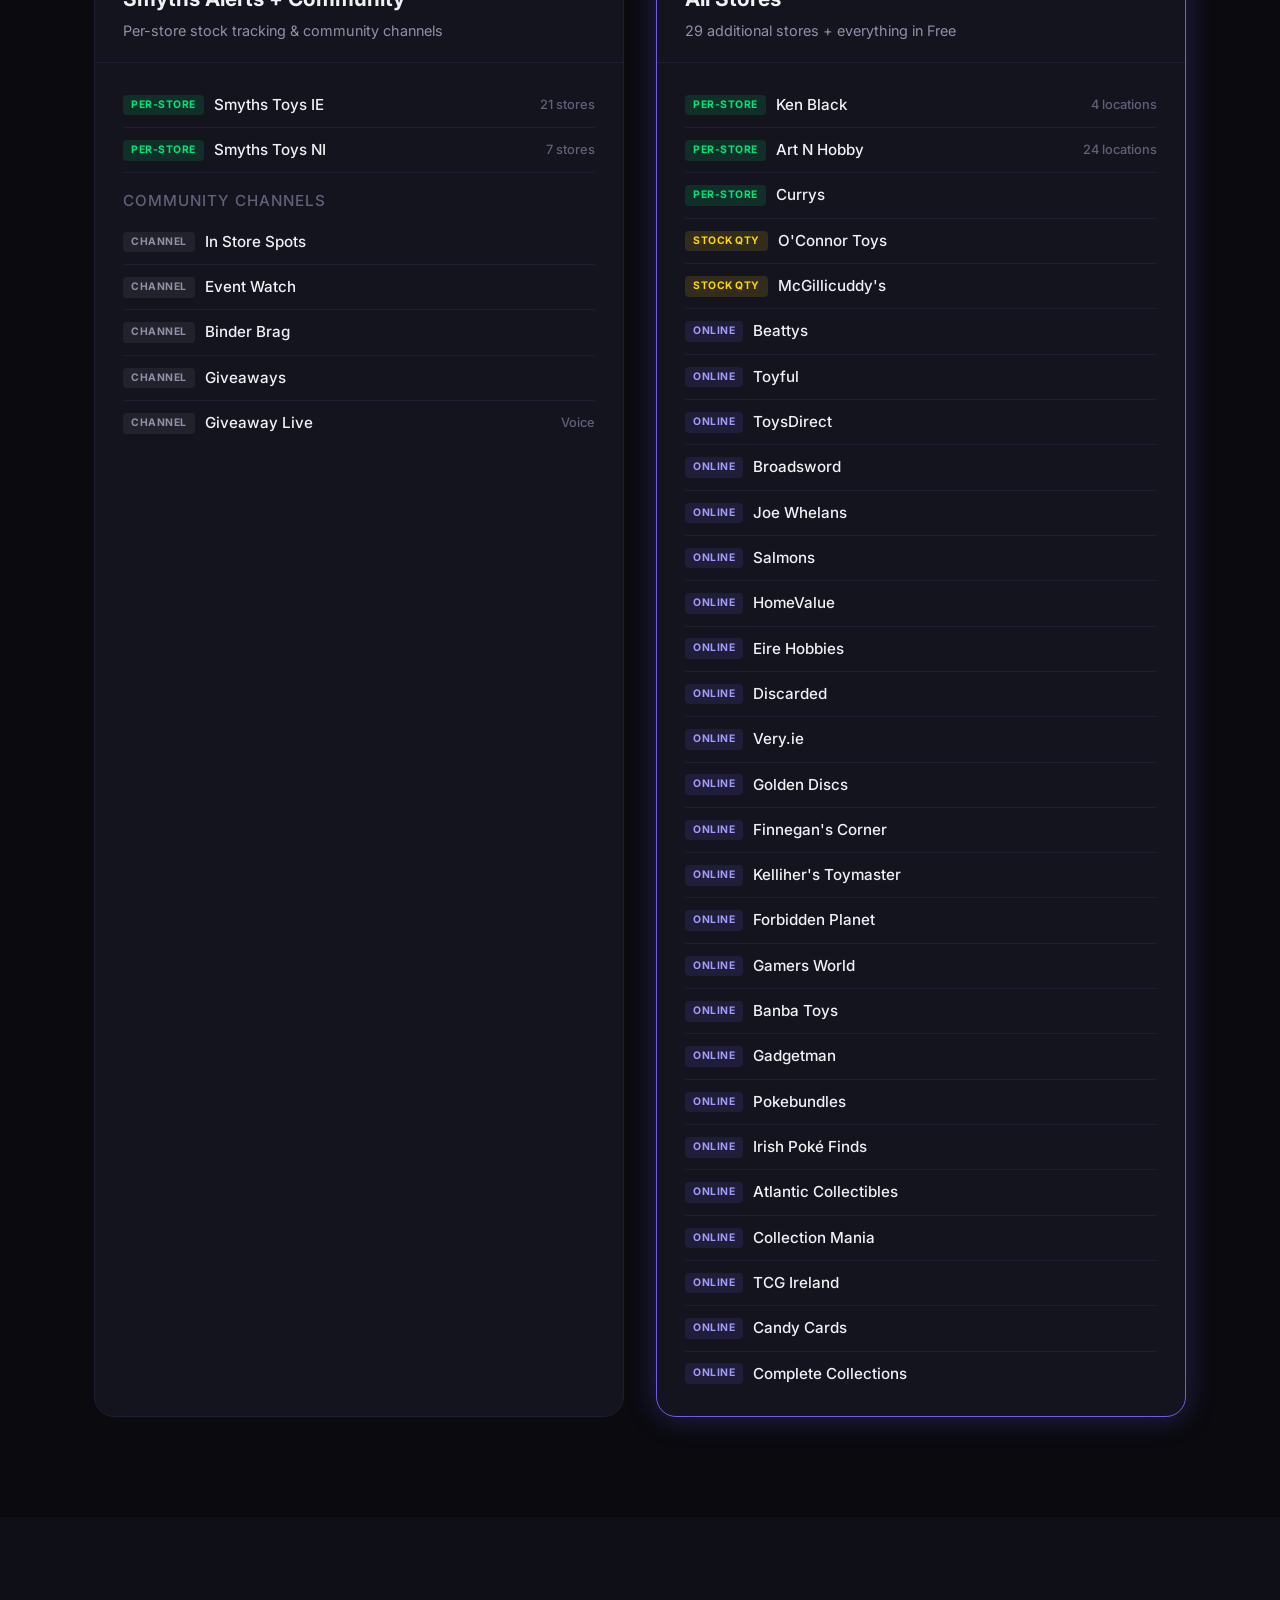
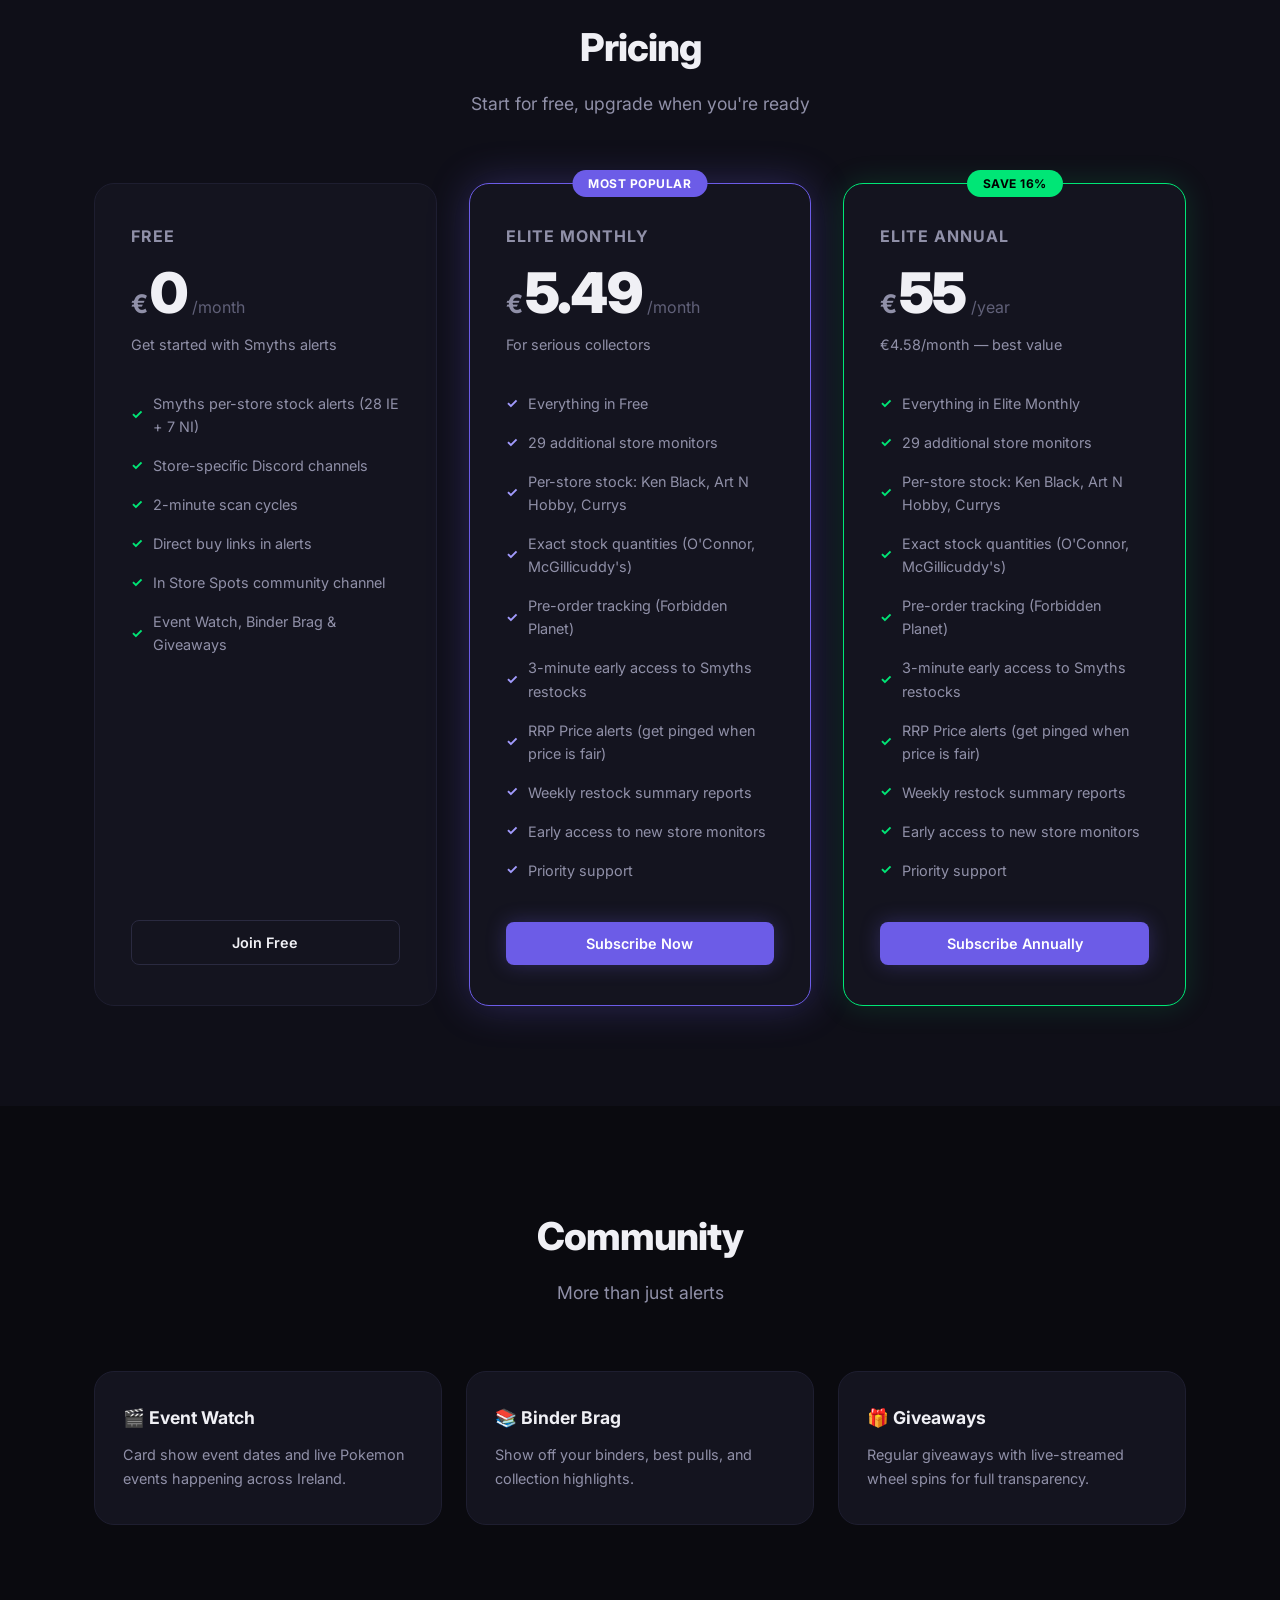
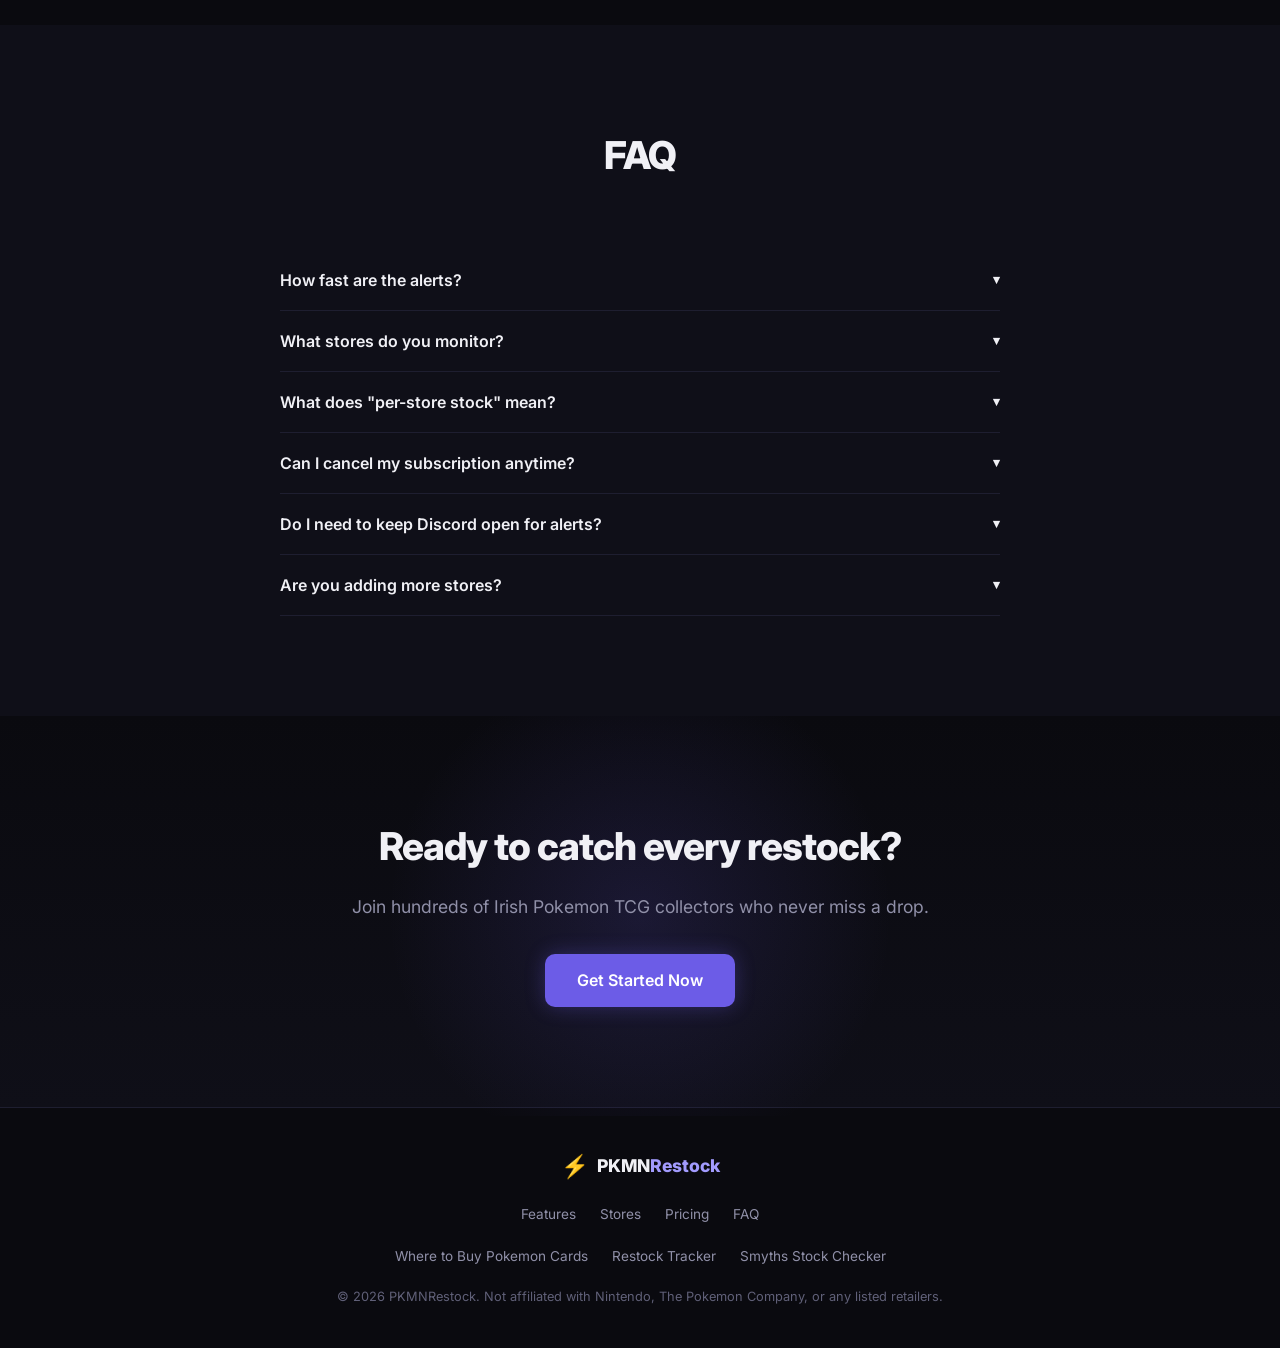
==== commit 57eba832: "Add blog links to nav and footer" ====
--- a/index.html
+++ b/index.html
@@ -12,7 +12,7 @@
     <link rel="preconnect" href="https://fonts.googleapis.com">
     <link rel="preconnect" href="https://fonts.gstatic.com" crossorigin>
     <link href="https://fonts.googleapis.com/css2?family=Inter:wght@400;500;600;700;800;900&display=swap" rel="stylesheet">
-    <link rel="stylesheet" href="style.css?v=8">
+    <link rel="stylesheet" href="style.css?v=9">
 </head>
 <body>
 
@@ -28,8 +28,12 @@
                 <a href="#stores">Stores</a>
                 <a href="#pricing">Pricing</a>
                 <a href="#faq">FAQ</a>
+                <a href="/blog/where-to-buy-pokemon-cards-ireland">Blog</a>
                 <a href="https://billing.stripe.com/p/login/28E5kEewF97K9Ixa9f3F600" target="_blank">Manage Subscription</a>
             </div>
+            <button class="hamburger" onclick="document.querySelector('.nav-links').classList.toggle('open')" aria-label="Menu">
+                <span></span><span></span><span></span>
+            </button>
             <a href="#pricing" class="btn btn-nav">Join Now</a>
         </div>
     </nav>
@@ -408,6 +412,11 @@
                     <a href="#pricing">Pricing</a>
                     <a href="#faq">FAQ</a>
                 </div>
+                <div class="footer-links">
+                    <a href="/blog/where-to-buy-pokemon-cards-ireland">Where to Buy Pokemon Cards</a>
+                    <a href="/blog/pokemon-tcg-restock-tracker-ireland">Restock Tracker</a>
+                    <a href="/blog/smyths-pokemon-stock-checker">Smyths Stock Checker</a>
+                </div>
                 <p class="footer-copy">&copy; 2026 PKMNRestock. Not affiliated with Nintendo, The Pokemon Company, or any listed retailers.</p>
             </div>
         </div>
--- a/style.css
+++ b/style.css
@@ -887,10 +887,61 @@
     text-align: center;
 }
 
+/* ── Hamburger Menu ───────────────────────────────────────────────────── */
+.hamburger {
+    display: none;
+    background: none;
+    border: none;
+    cursor: pointer;
+    padding: 8px;
+    flex-direction: column;
+    gap: 5px;
+}
+
+.hamburger span {
+    display: block;
+    width: 24px;
+    height: 2px;
+    background: #fff;
+    border-radius: 2px;
+    transition: 0.3s;
+}
+
 /* ── Responsive ───────────────────────────────────────────────────────── */
 @media (max-width: 768px) {
     .nav-links {
         display: none;
+        position: absolute;
+        top: 100%;
+        left: 0;
+        right: 0;
+        background: rgba(10, 10, 30, 0.98);
+        backdrop-filter: blur(20px);
+        flex-direction: column;
+        padding: 16px 24px;
+        gap: 0;
+        border-bottom: 1px solid rgba(255, 255, 255, 0.1);
+    }
+
+    .nav-links.open {
+        display: flex;
+    }
+
+    .nav-links a {
+        padding: 12px 0;
+        border-bottom: 1px solid rgba(255, 255, 255, 0.05);
+    }
+
+    .nav-links a:last-child {
+        border-bottom: none;
+    }
+
+    .nav-inner {
+        position: relative;
+    }
+
+    .hamburger {
+        display: flex;
     }
 
     .hero h1 {
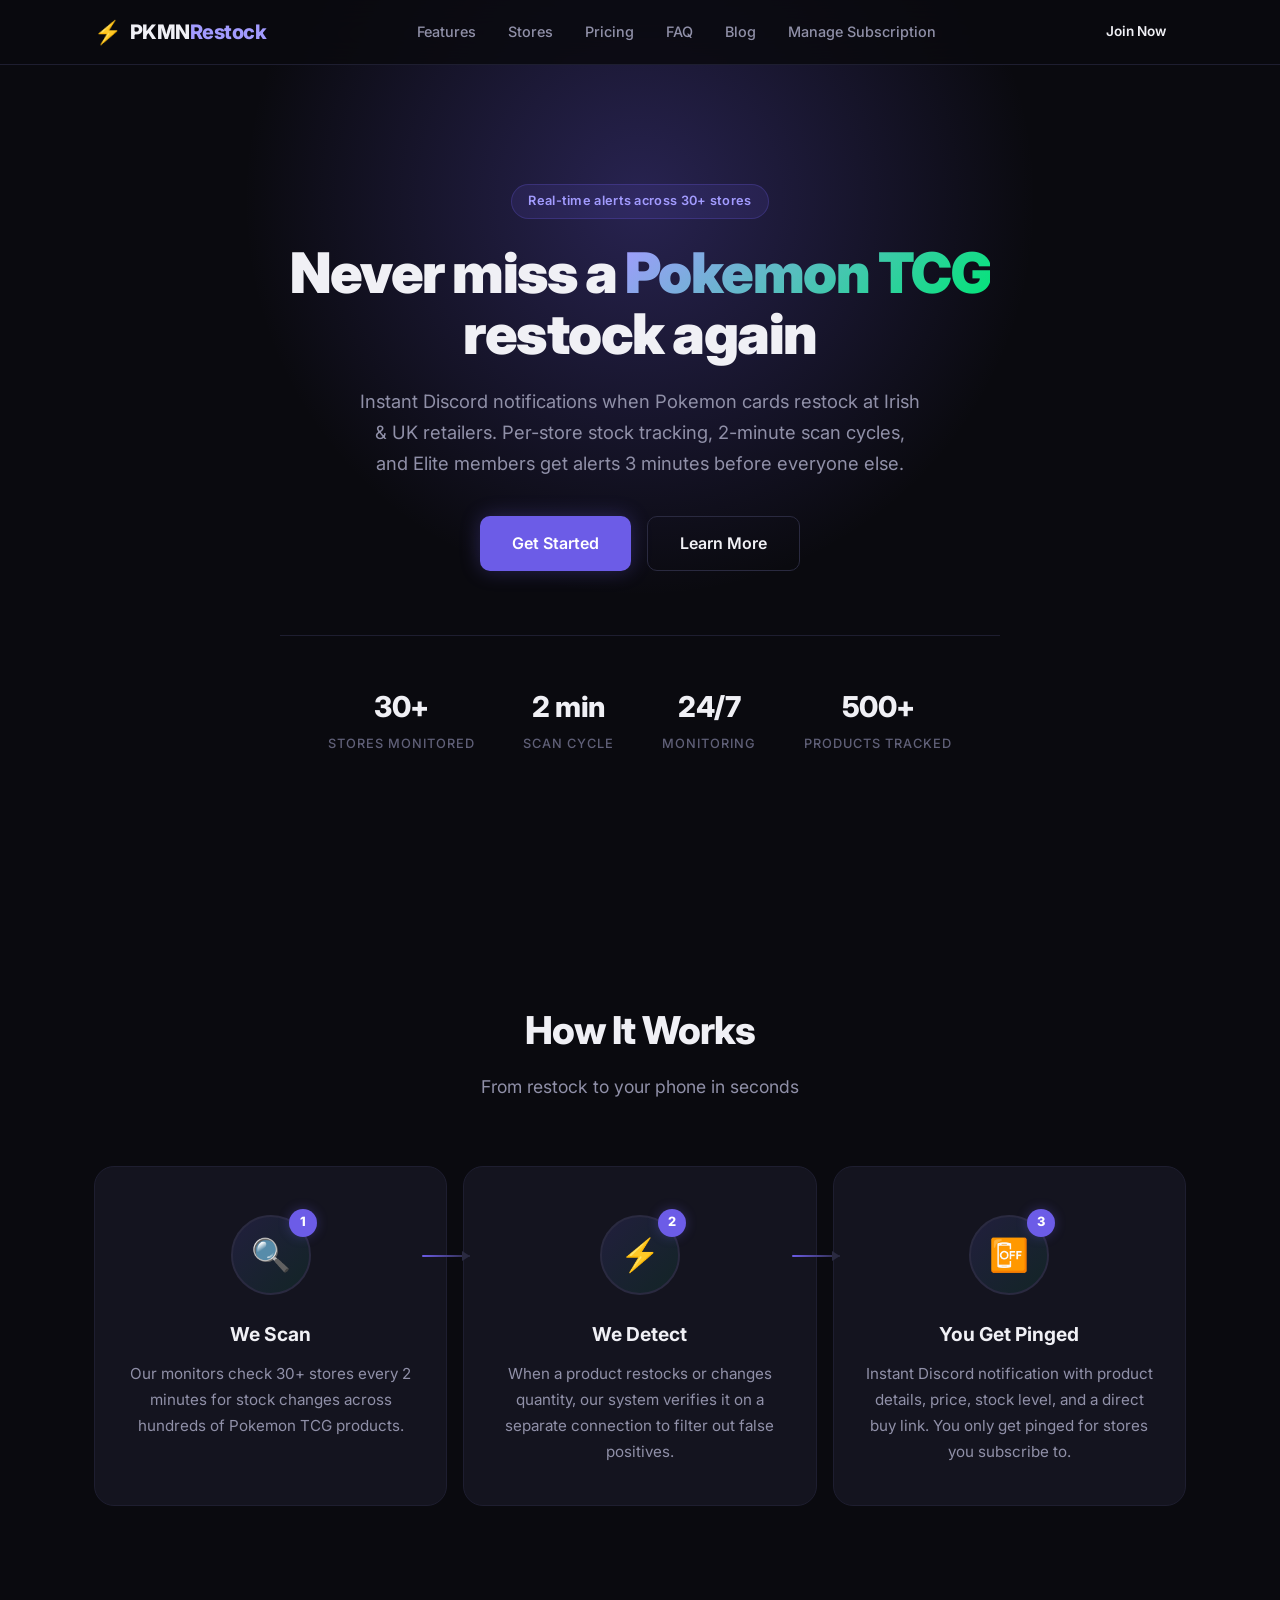
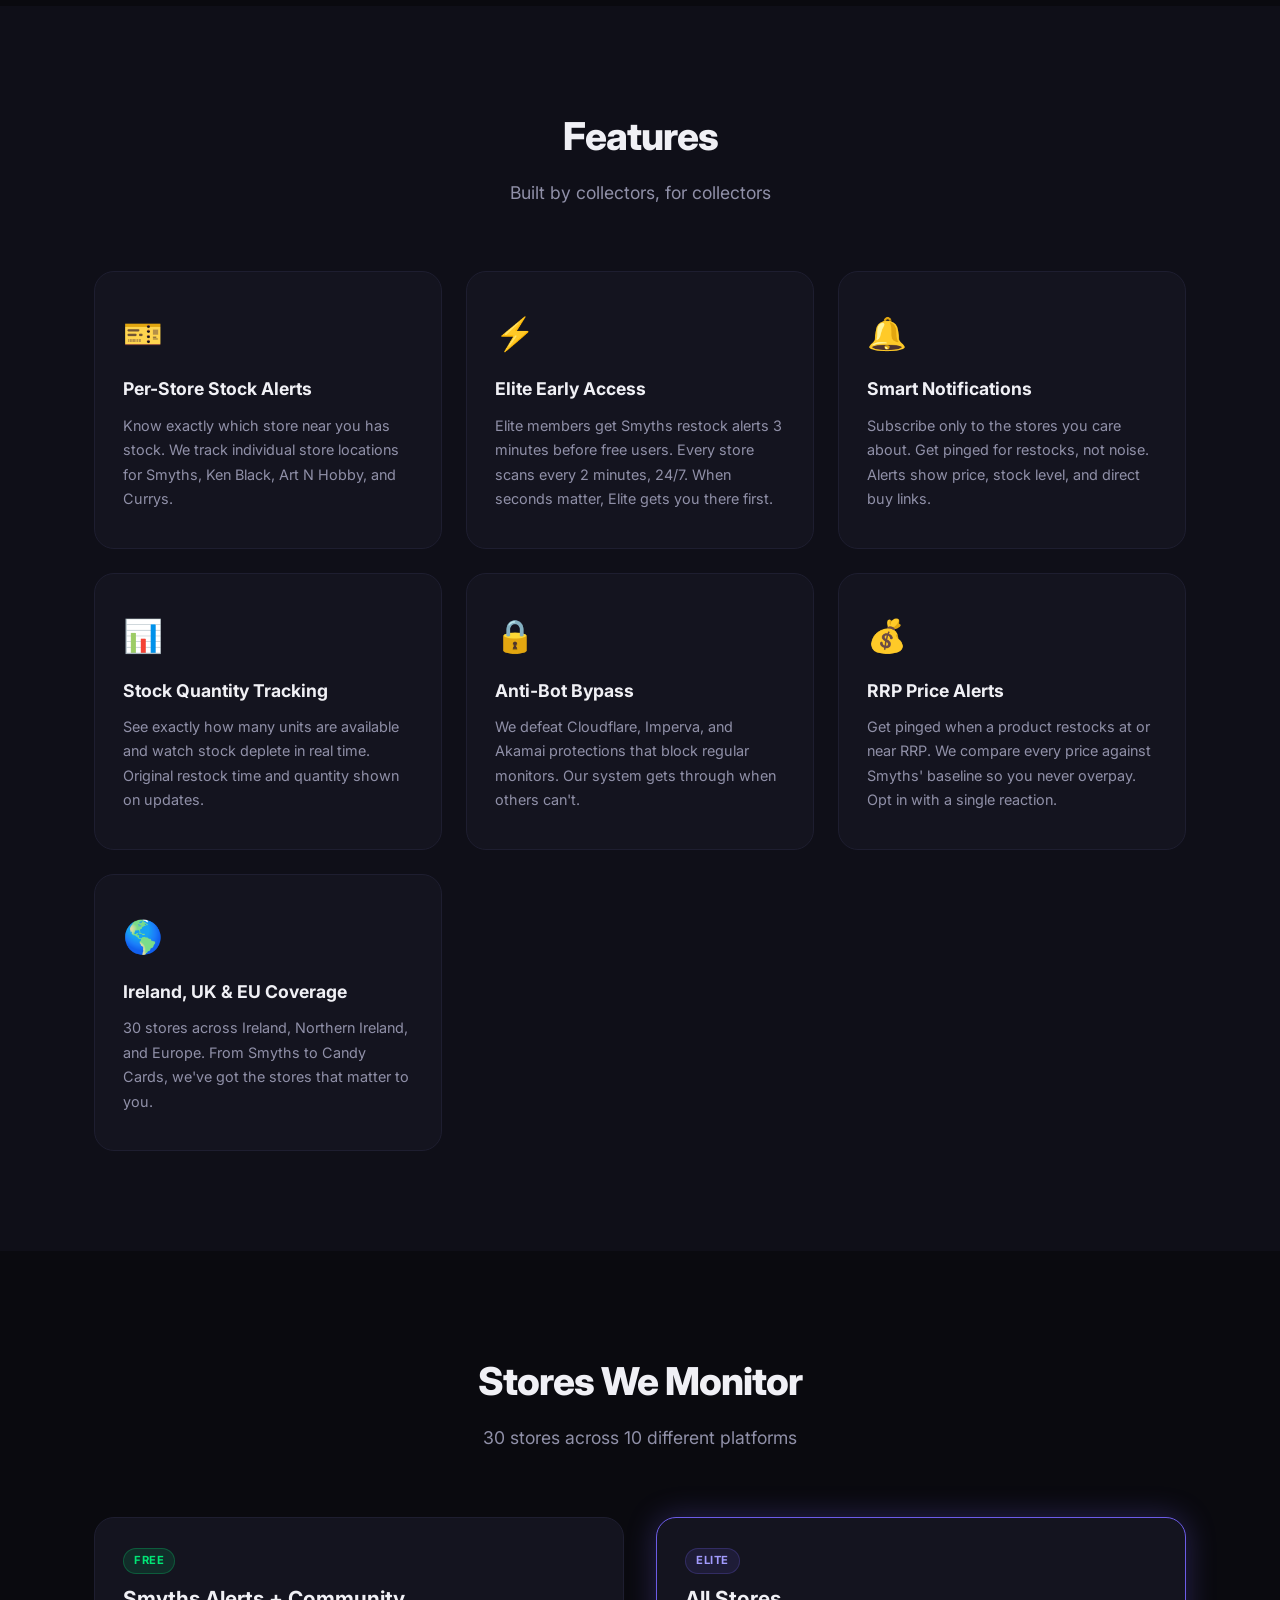
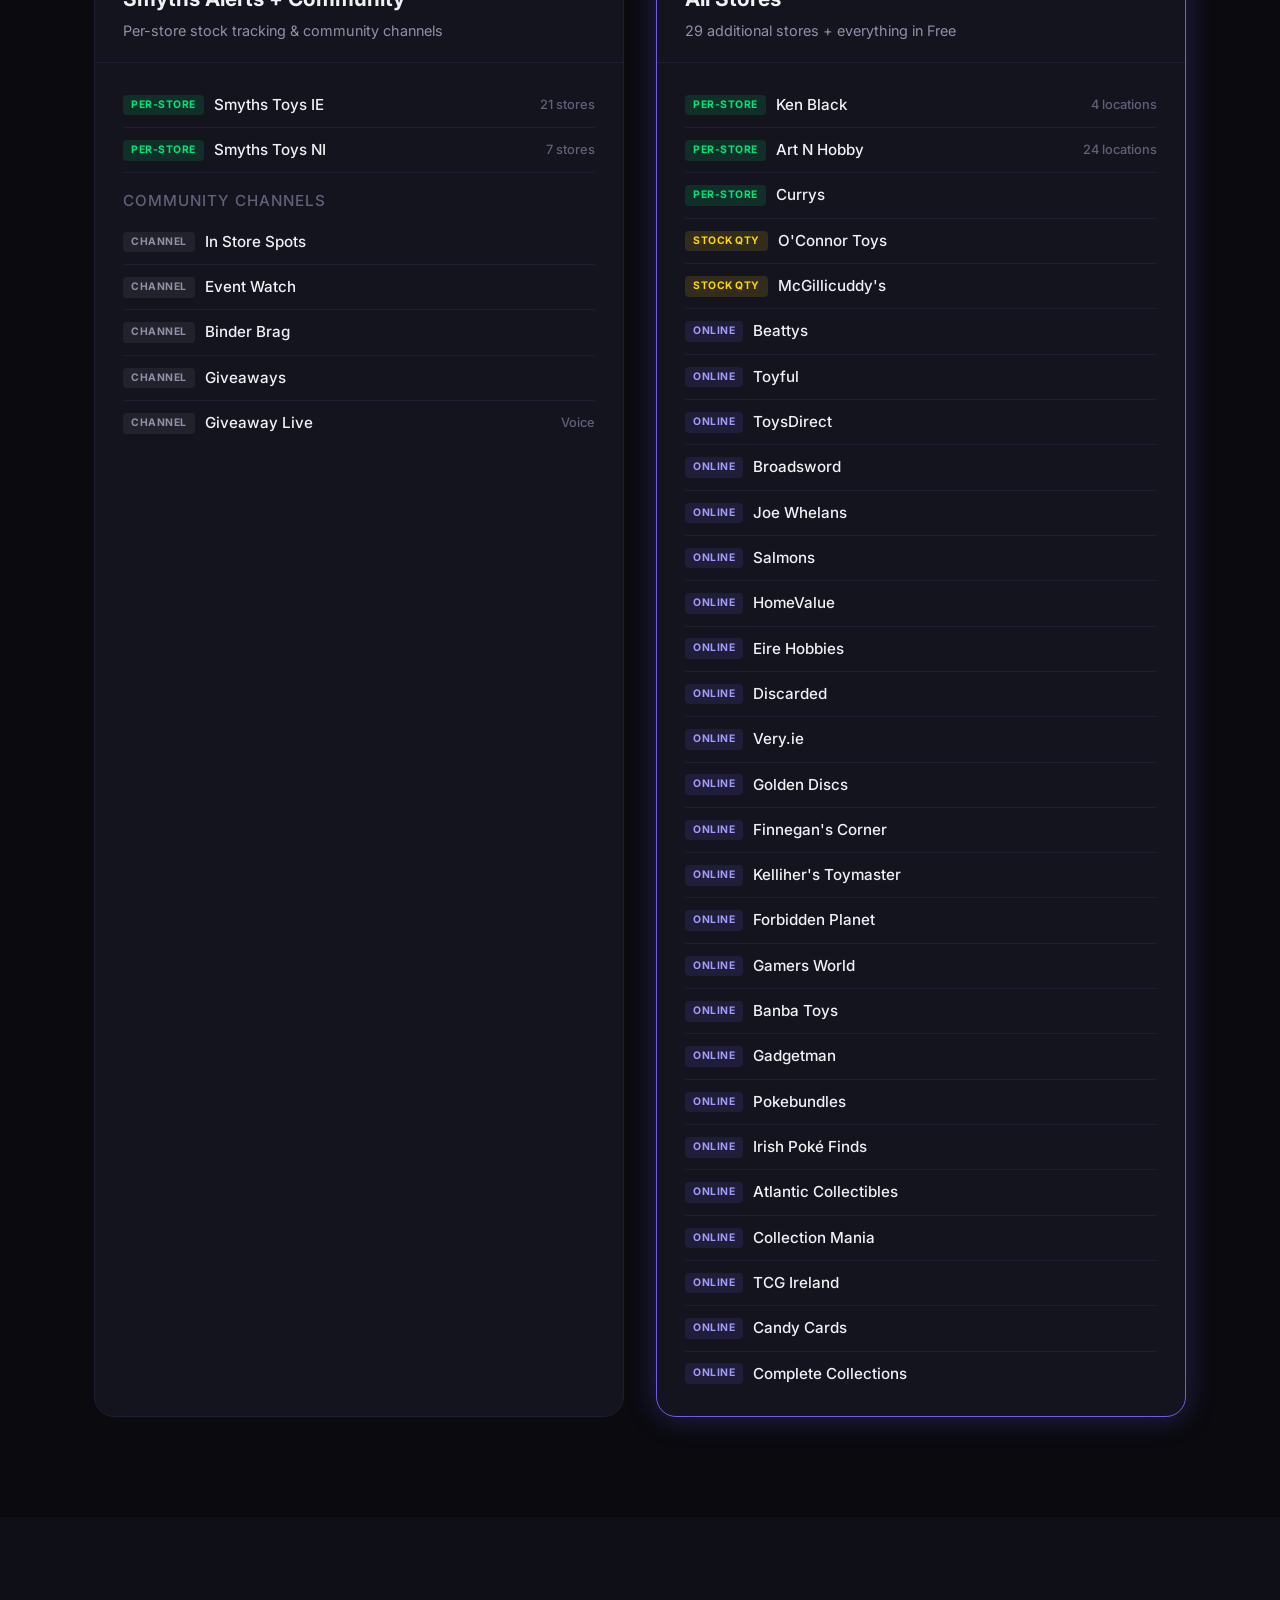
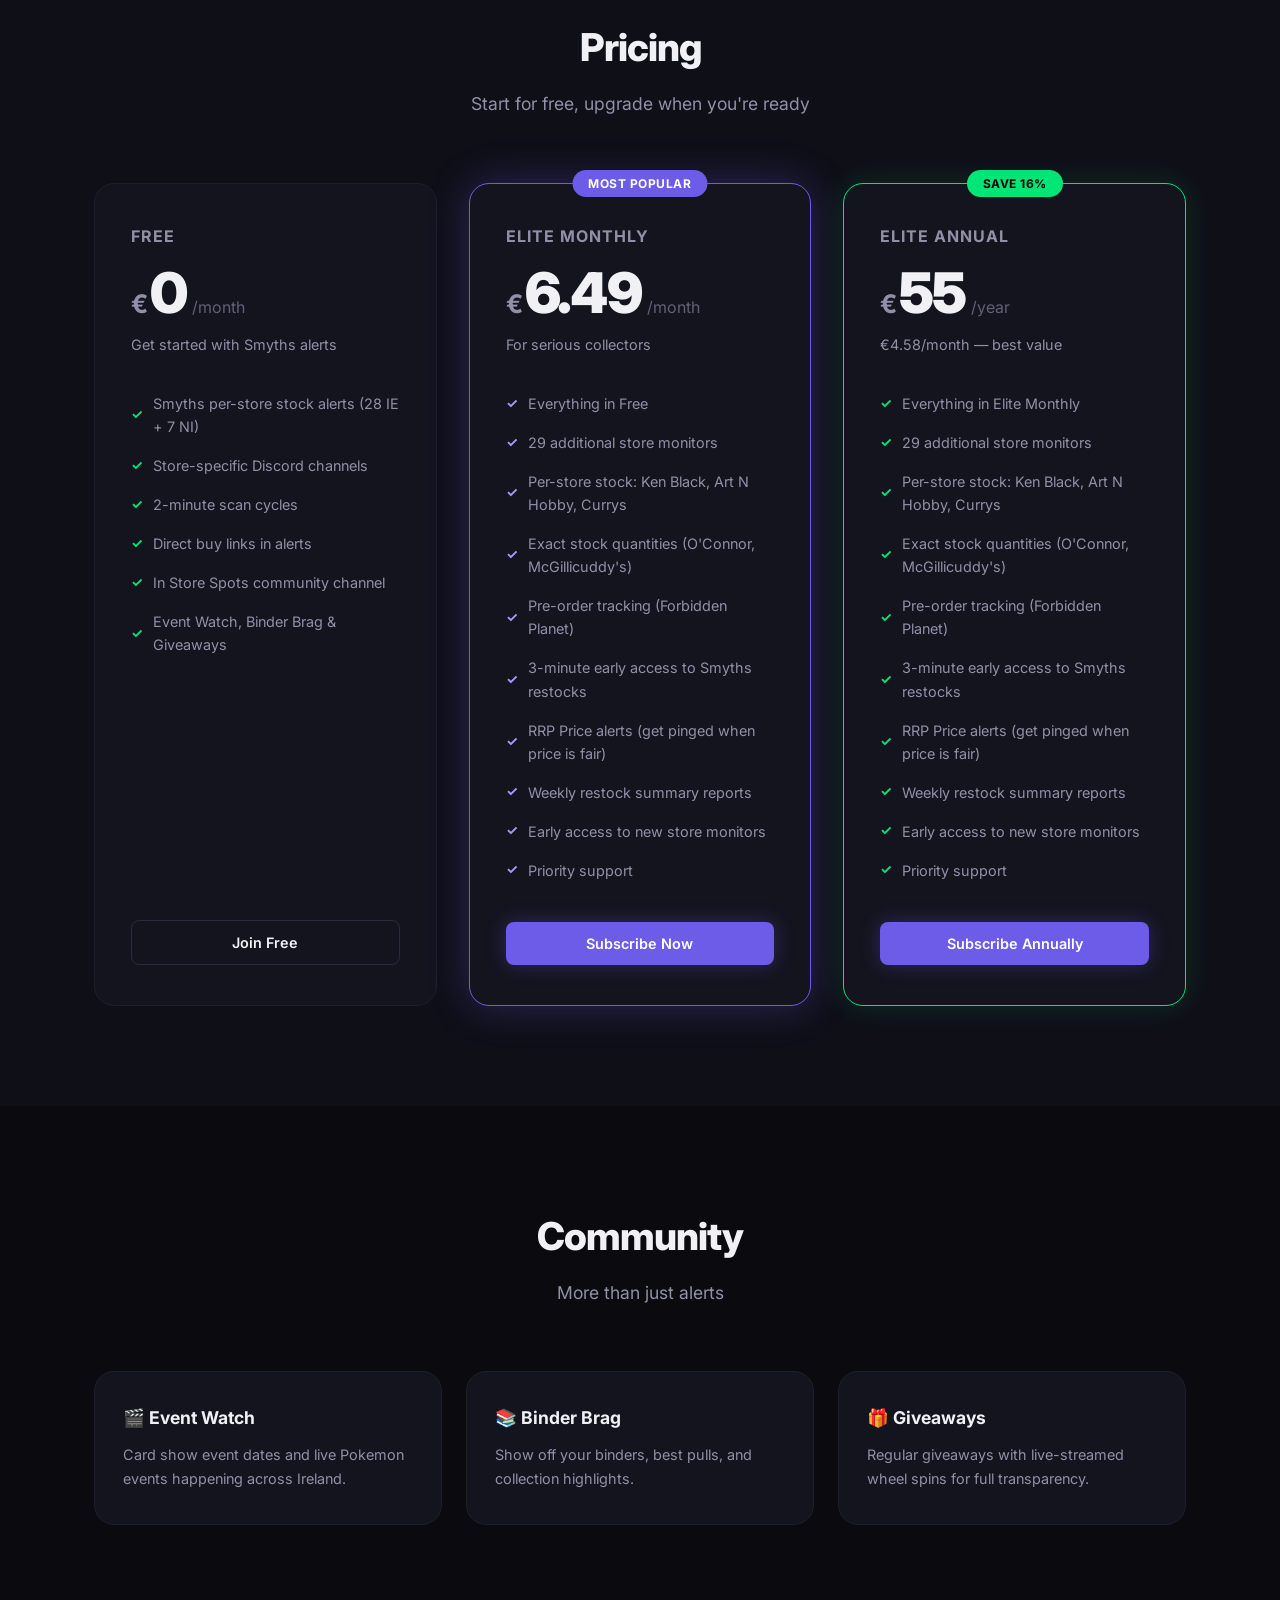
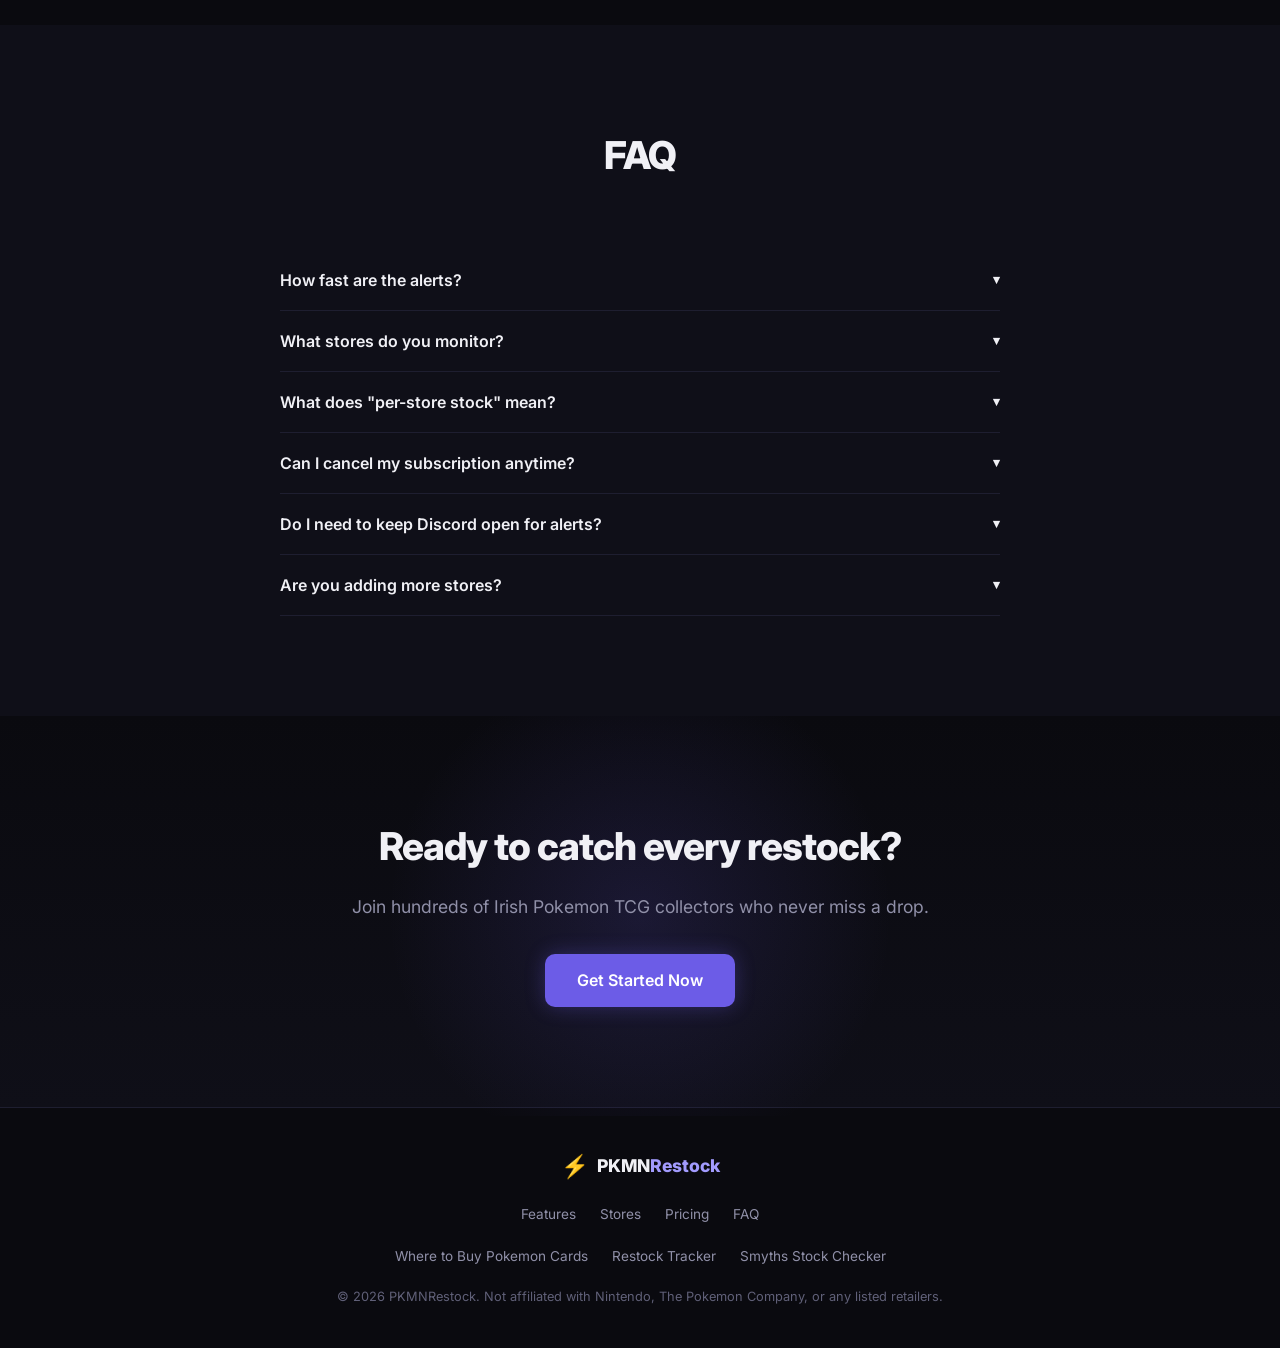
==== commit 588c32c9: "Update Elite price from 5.49 to 6.49 on website" ====
--- a/index.html
+++ b/index.html
@@ -253,7 +253,7 @@
                     <div class="price-tier">Elite Monthly</div>
                     <div class="price-amount">
                         <span class="price-currency">&euro;</span>
-                        <span class="price-value">5.49</span>
+                        <span class="price-value">6.49</span>
                         <span class="price-period">/month</span>
                     </div>
                     <p class="price-desc">For serious collectors</p>
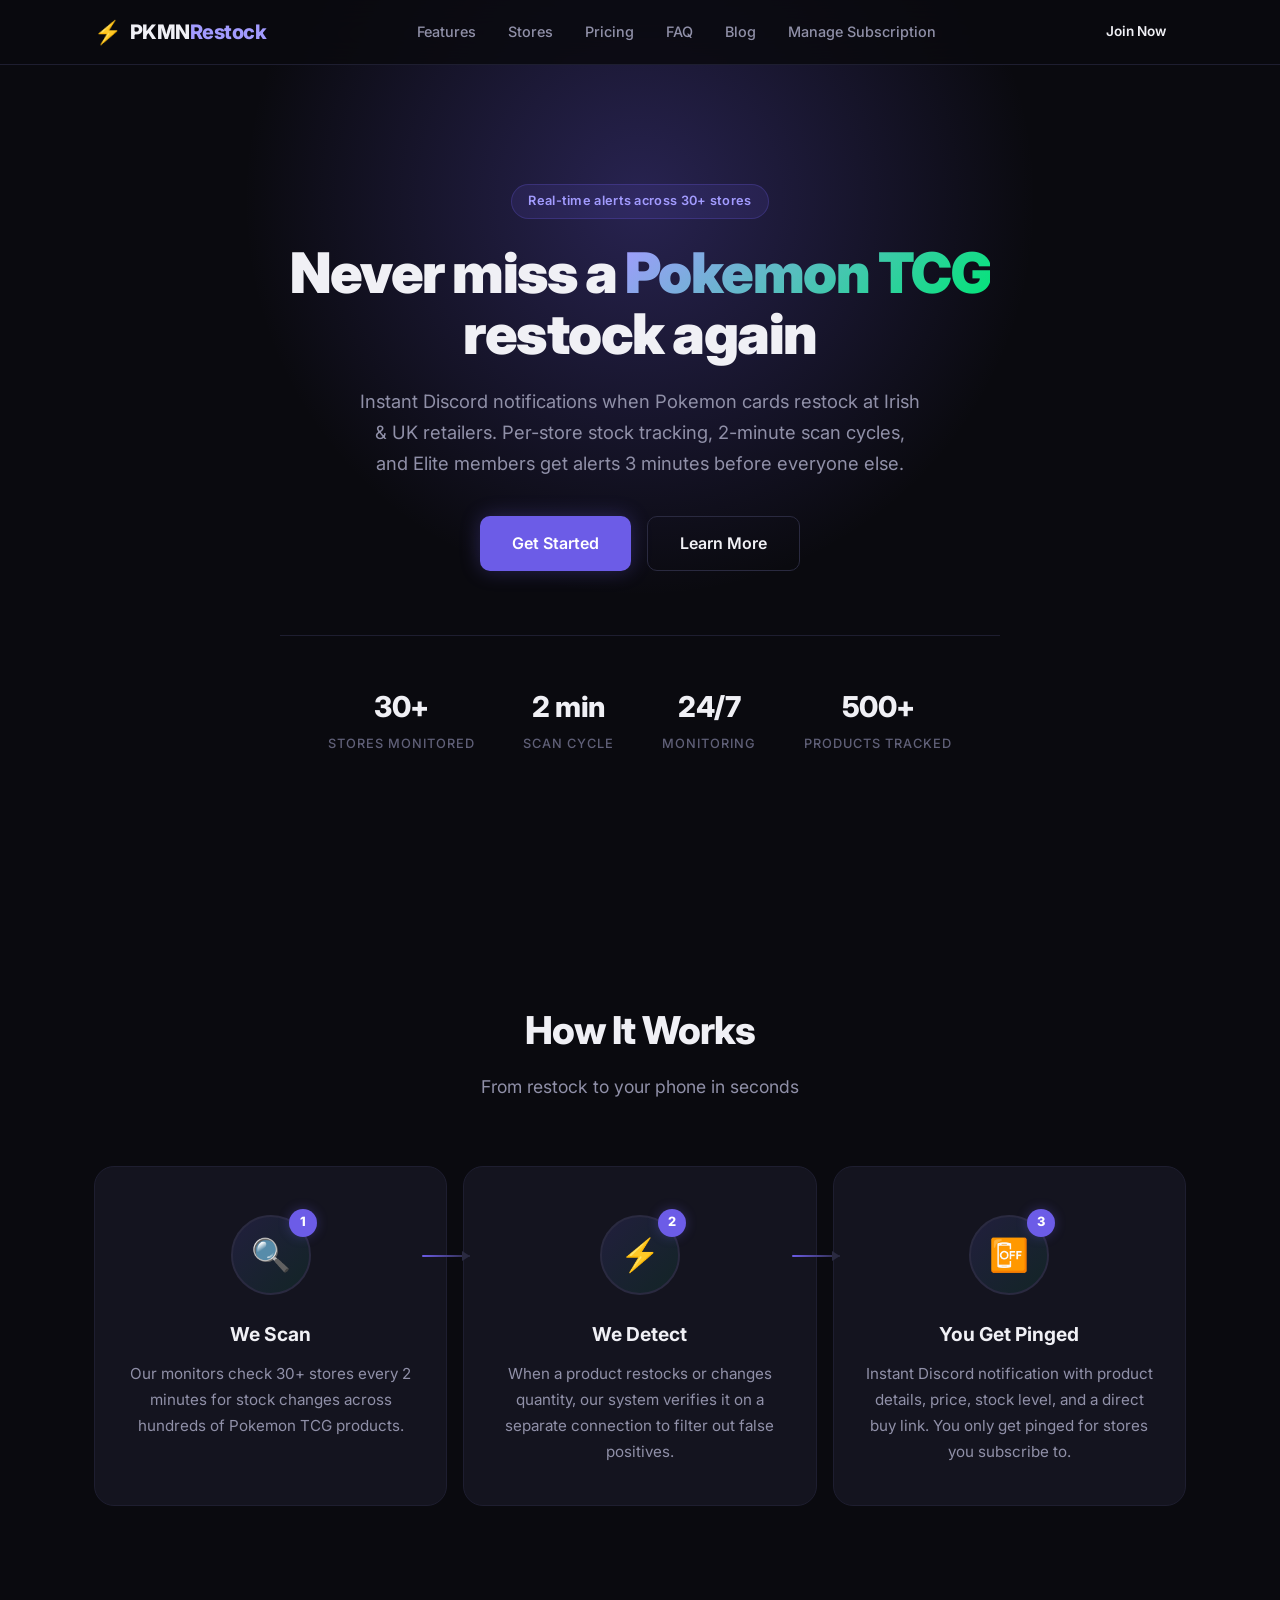
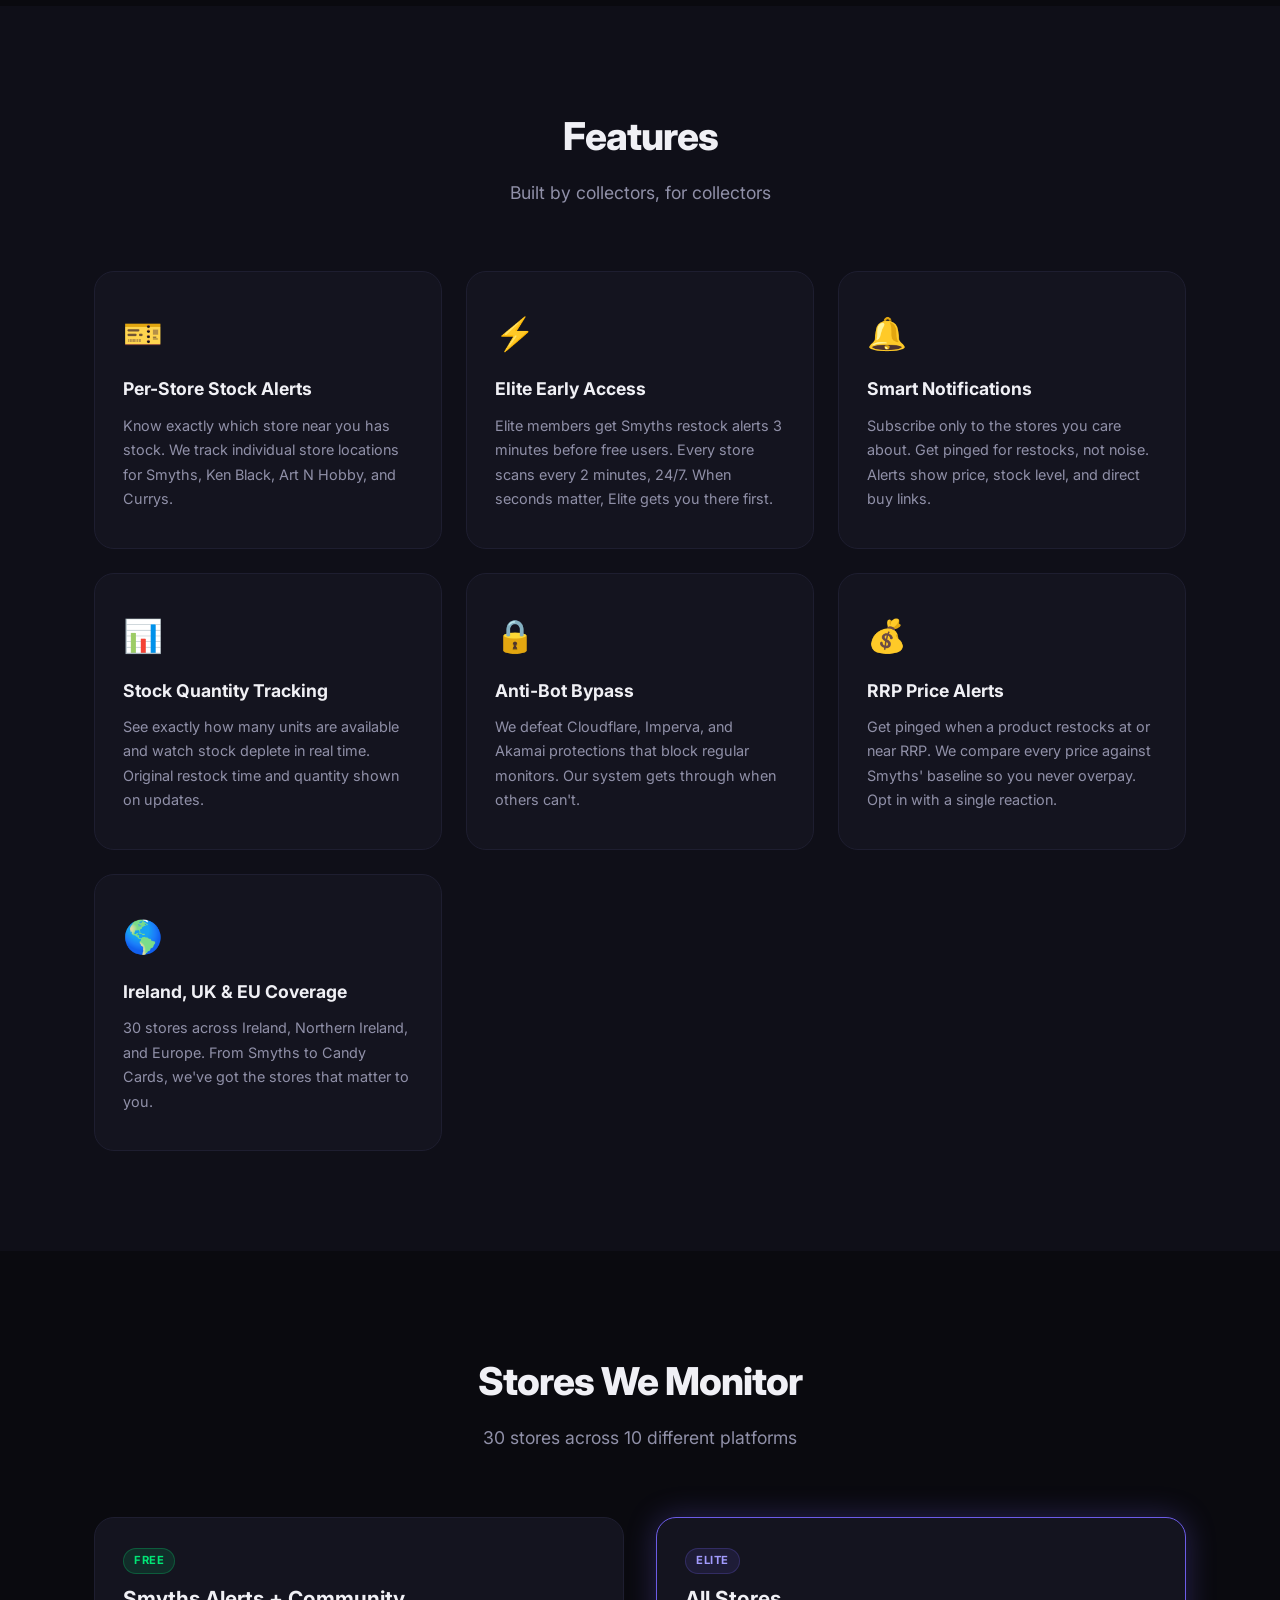
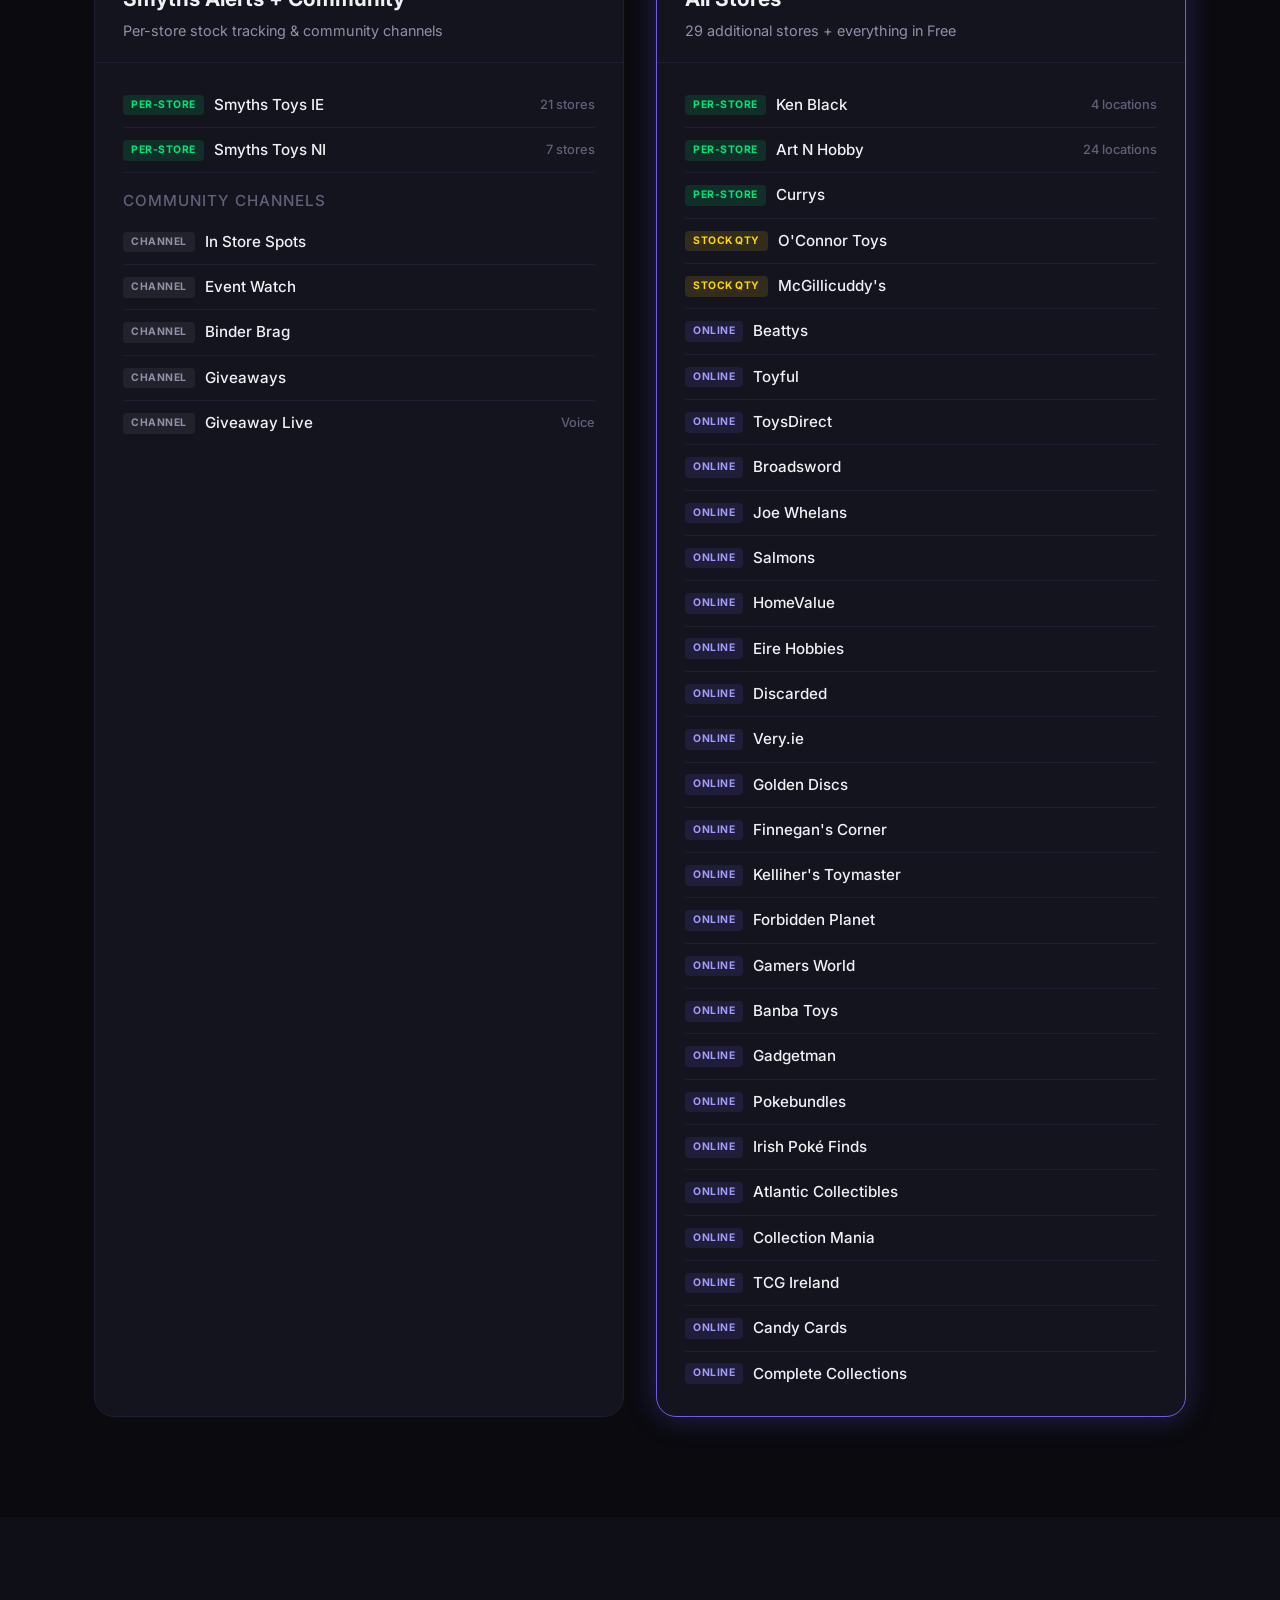
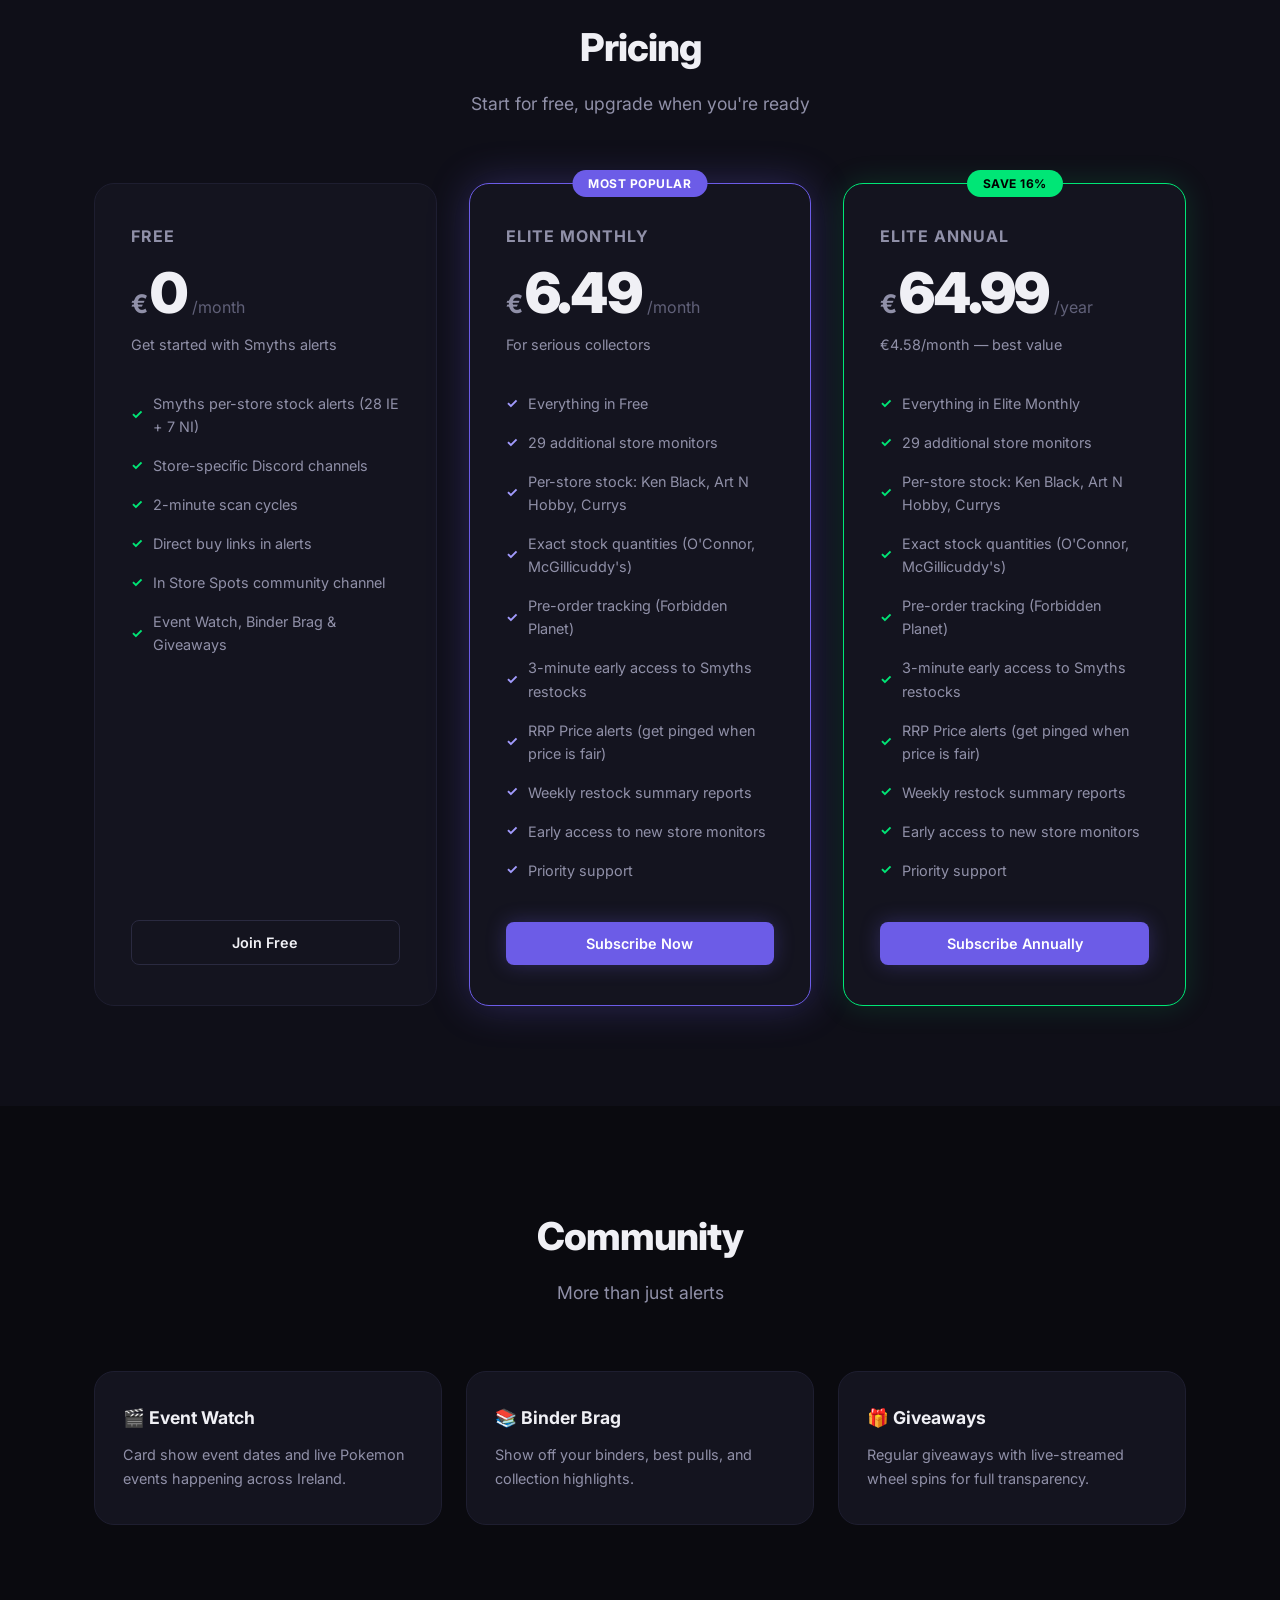
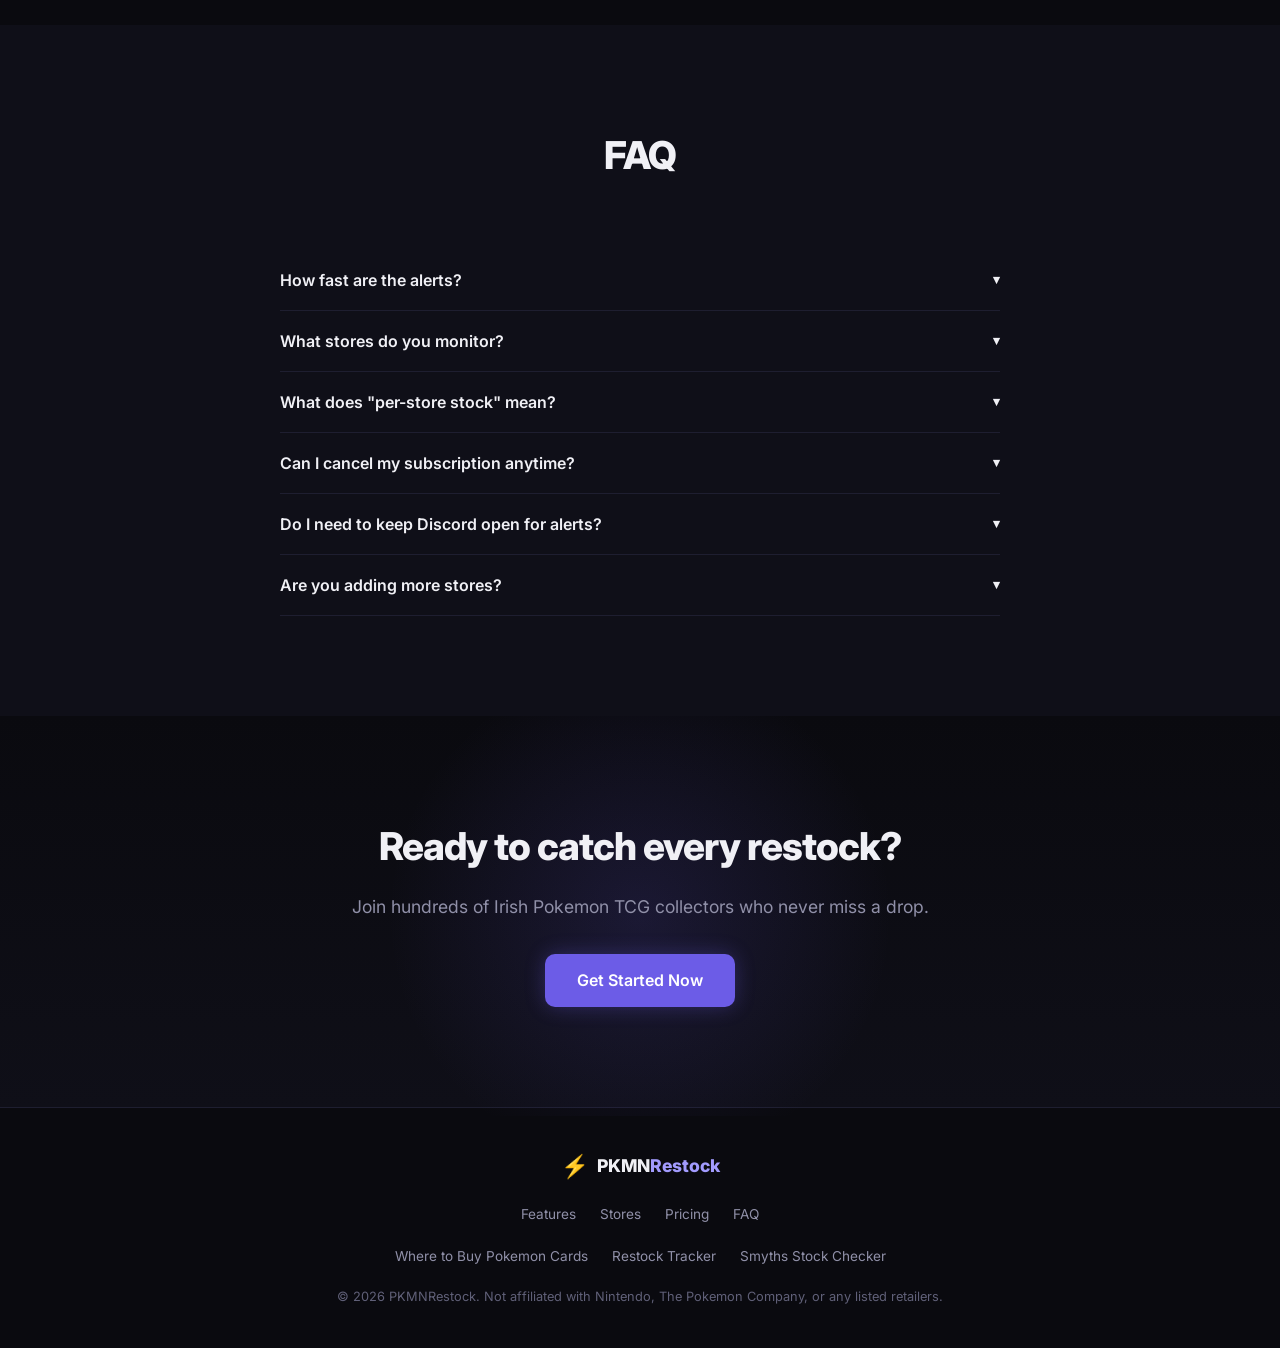
==== commit 88d0749c: "Update annual price from €55 to €64.99 with new Stripe link" ====
--- a/index.html
+++ b/index.html
@@ -276,7 +276,7 @@
                     <div class="price-tier">Elite Annual</div>
                     <div class="price-amount">
                         <span class="price-currency">&euro;</span>
-                        <span class="price-value">55</span>
+                        <span class="price-value">64.99</span>
                         <span class="price-period">/year</span>
                     </div>
                     <p class="price-desc">&euro;4.58/month &mdash; best value</p>
@@ -292,7 +292,7 @@
                         <li>Early access to new store monitors</li>
                         <li>Priority support</li>
                     </ul>
-                    <a href="https://buy.stripe.com/6oU00k6091Fi5sh4OV3F601" class="btn btn-primary btn-block" id="checkout-annual-btn" target="_blank">Subscribe Annually</a>
+                    <a href="https://buy.stripe.com/4gMcN6fAJ4Ru3k9gxD3F604" class="btn btn-primary btn-block" id="checkout-annual-btn" target="_blank">Subscribe Annually</a>
                 </div>
             </div>
         </div>
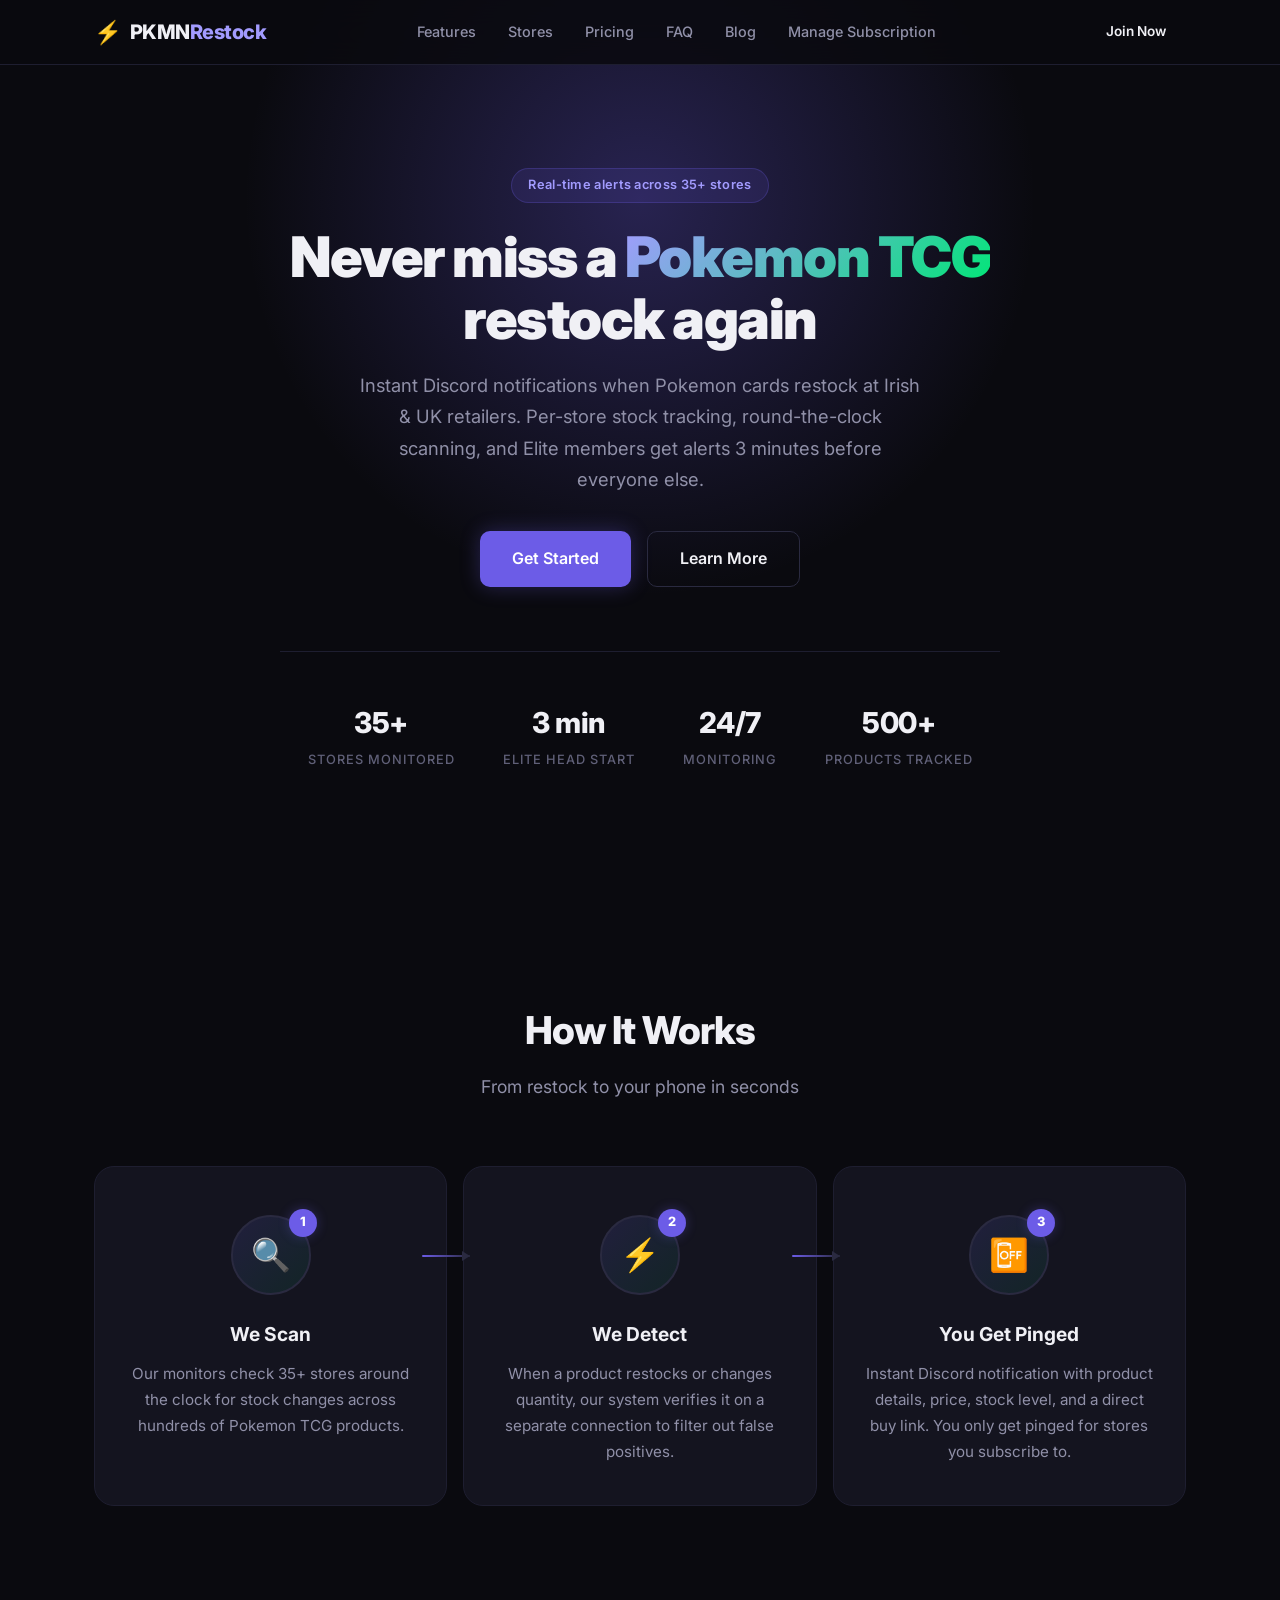
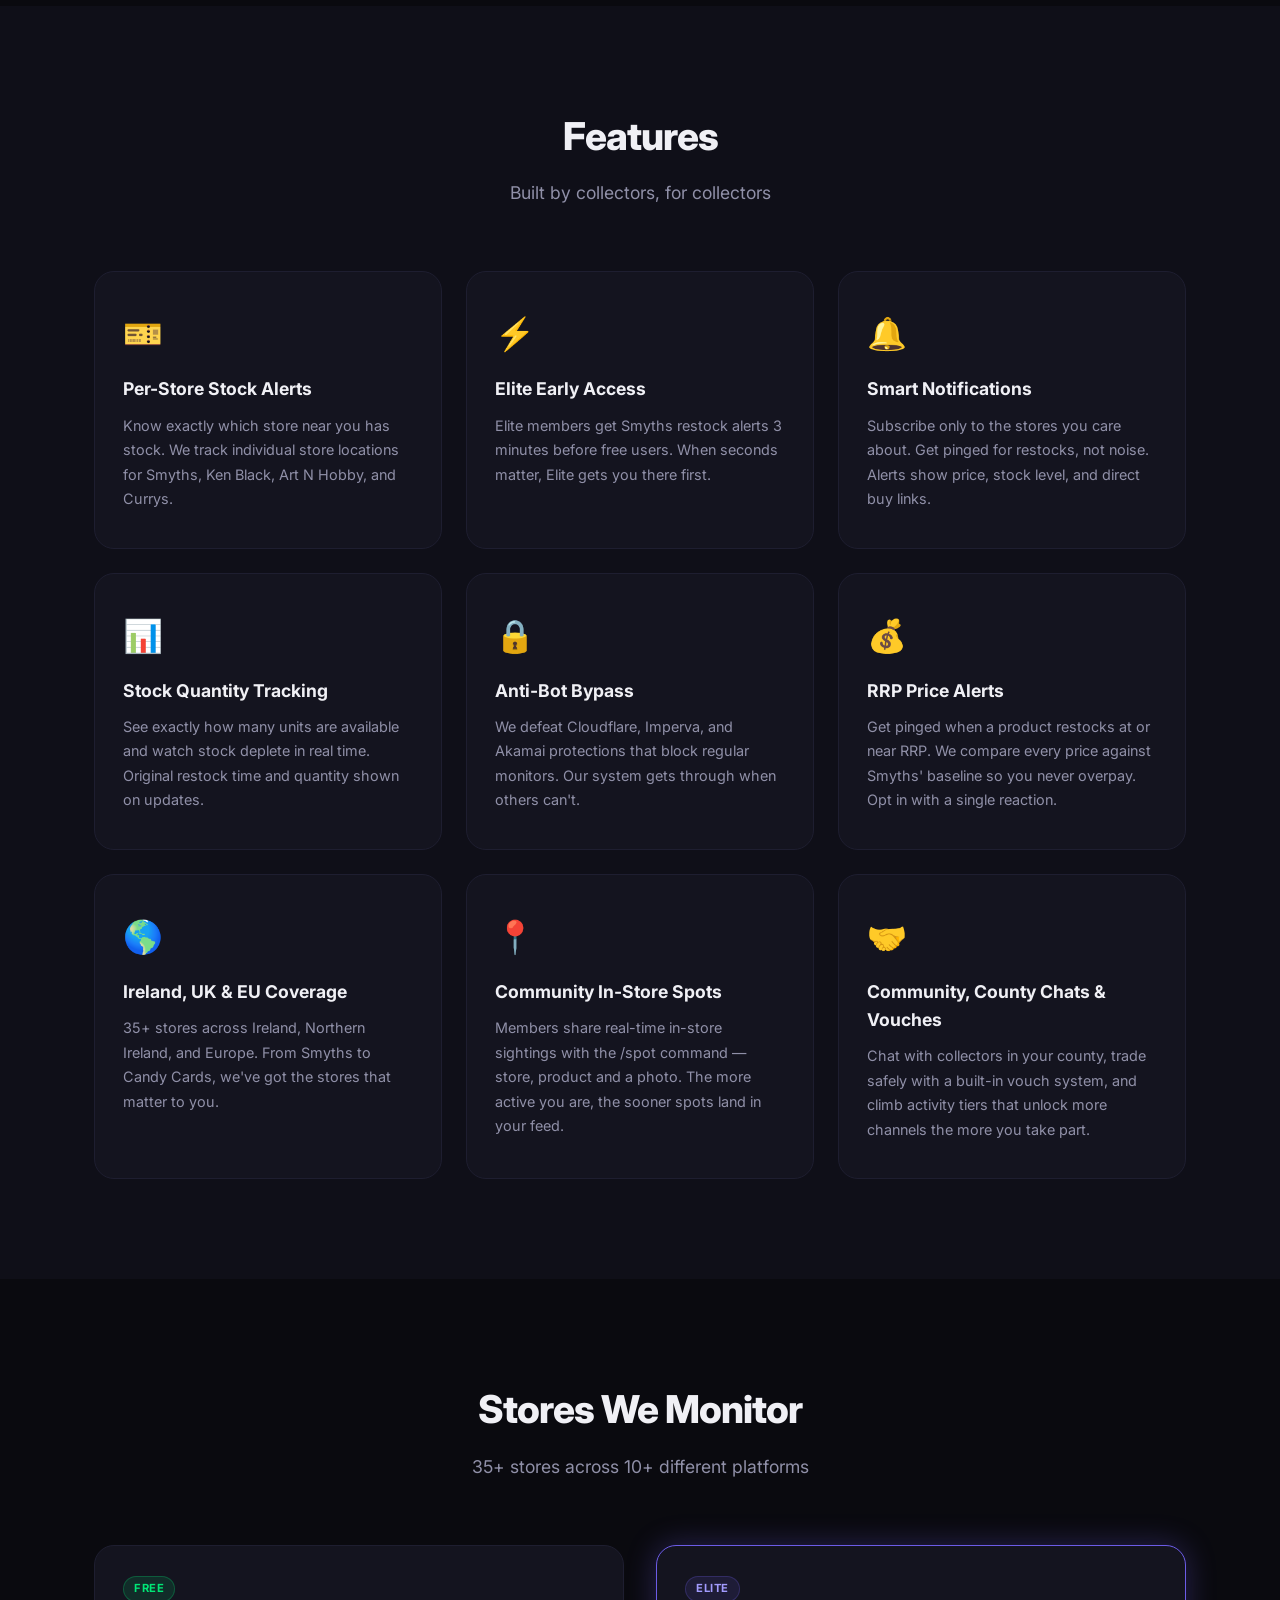
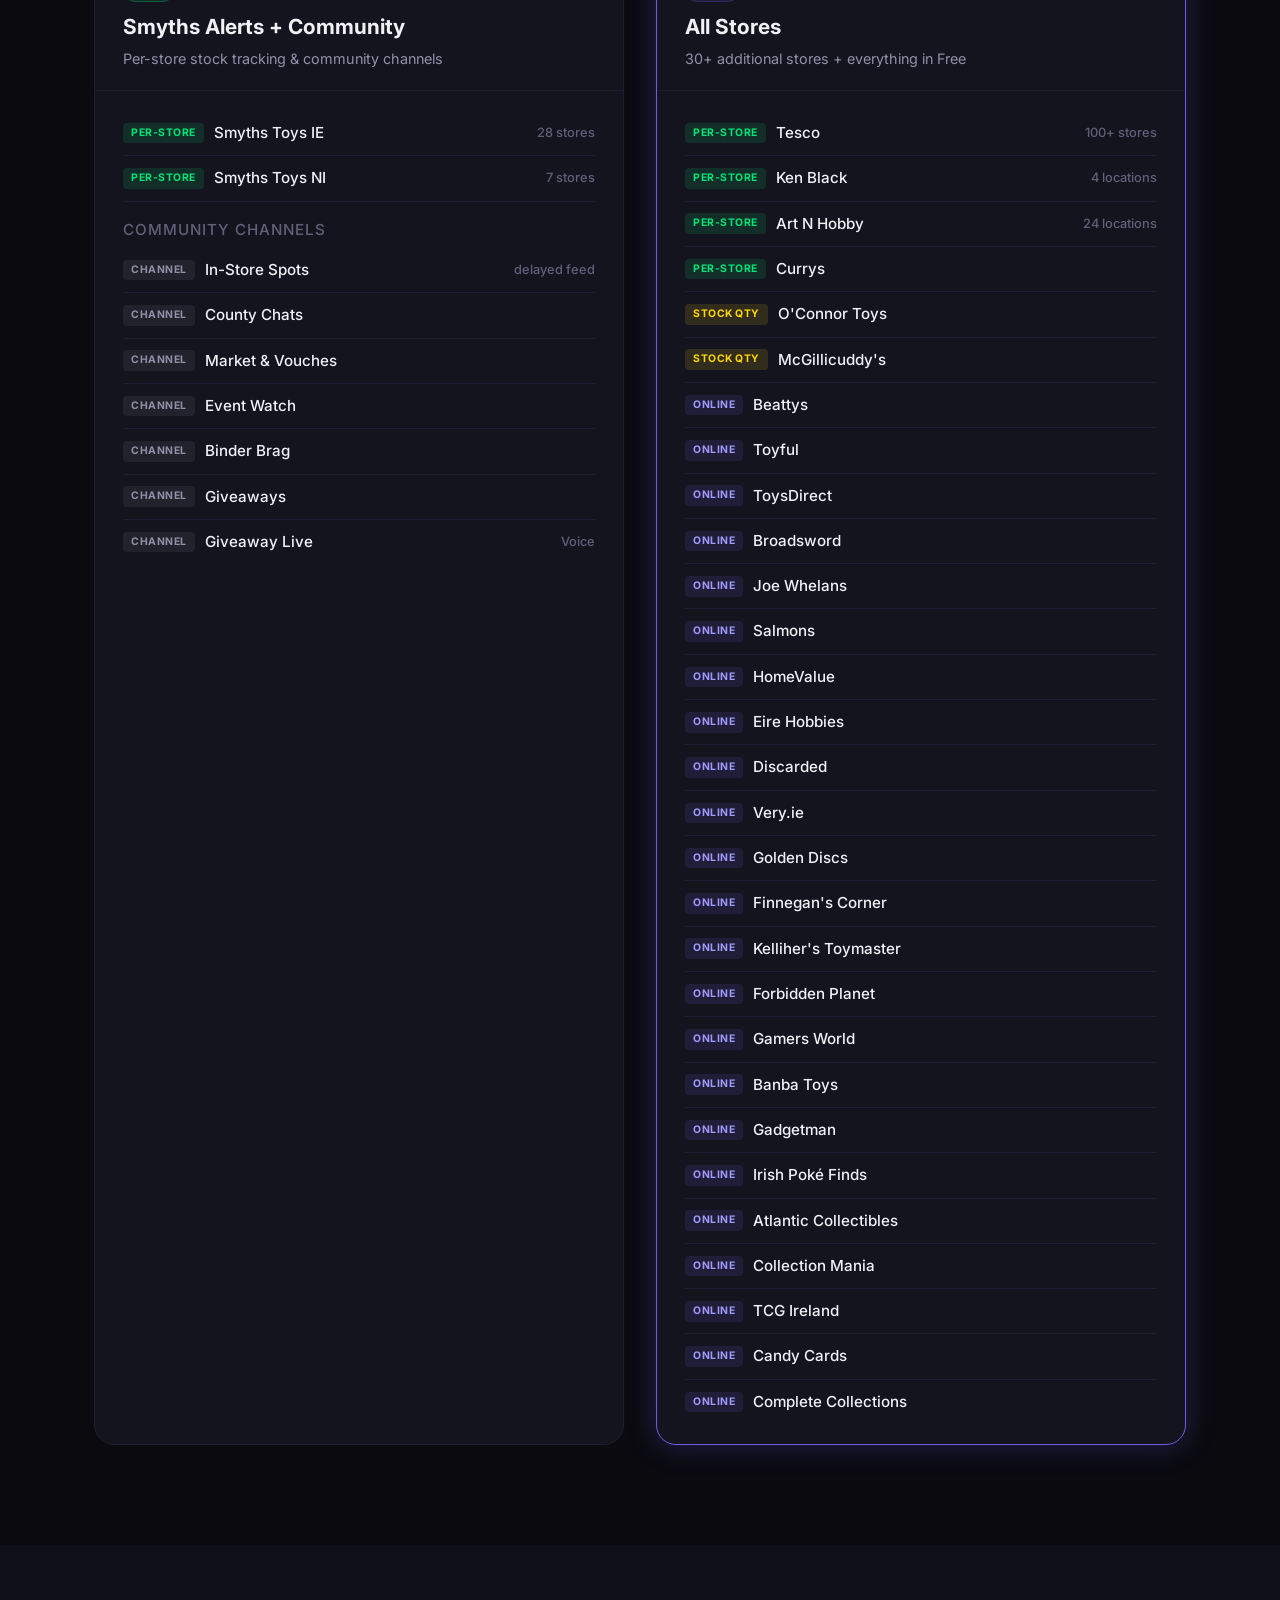
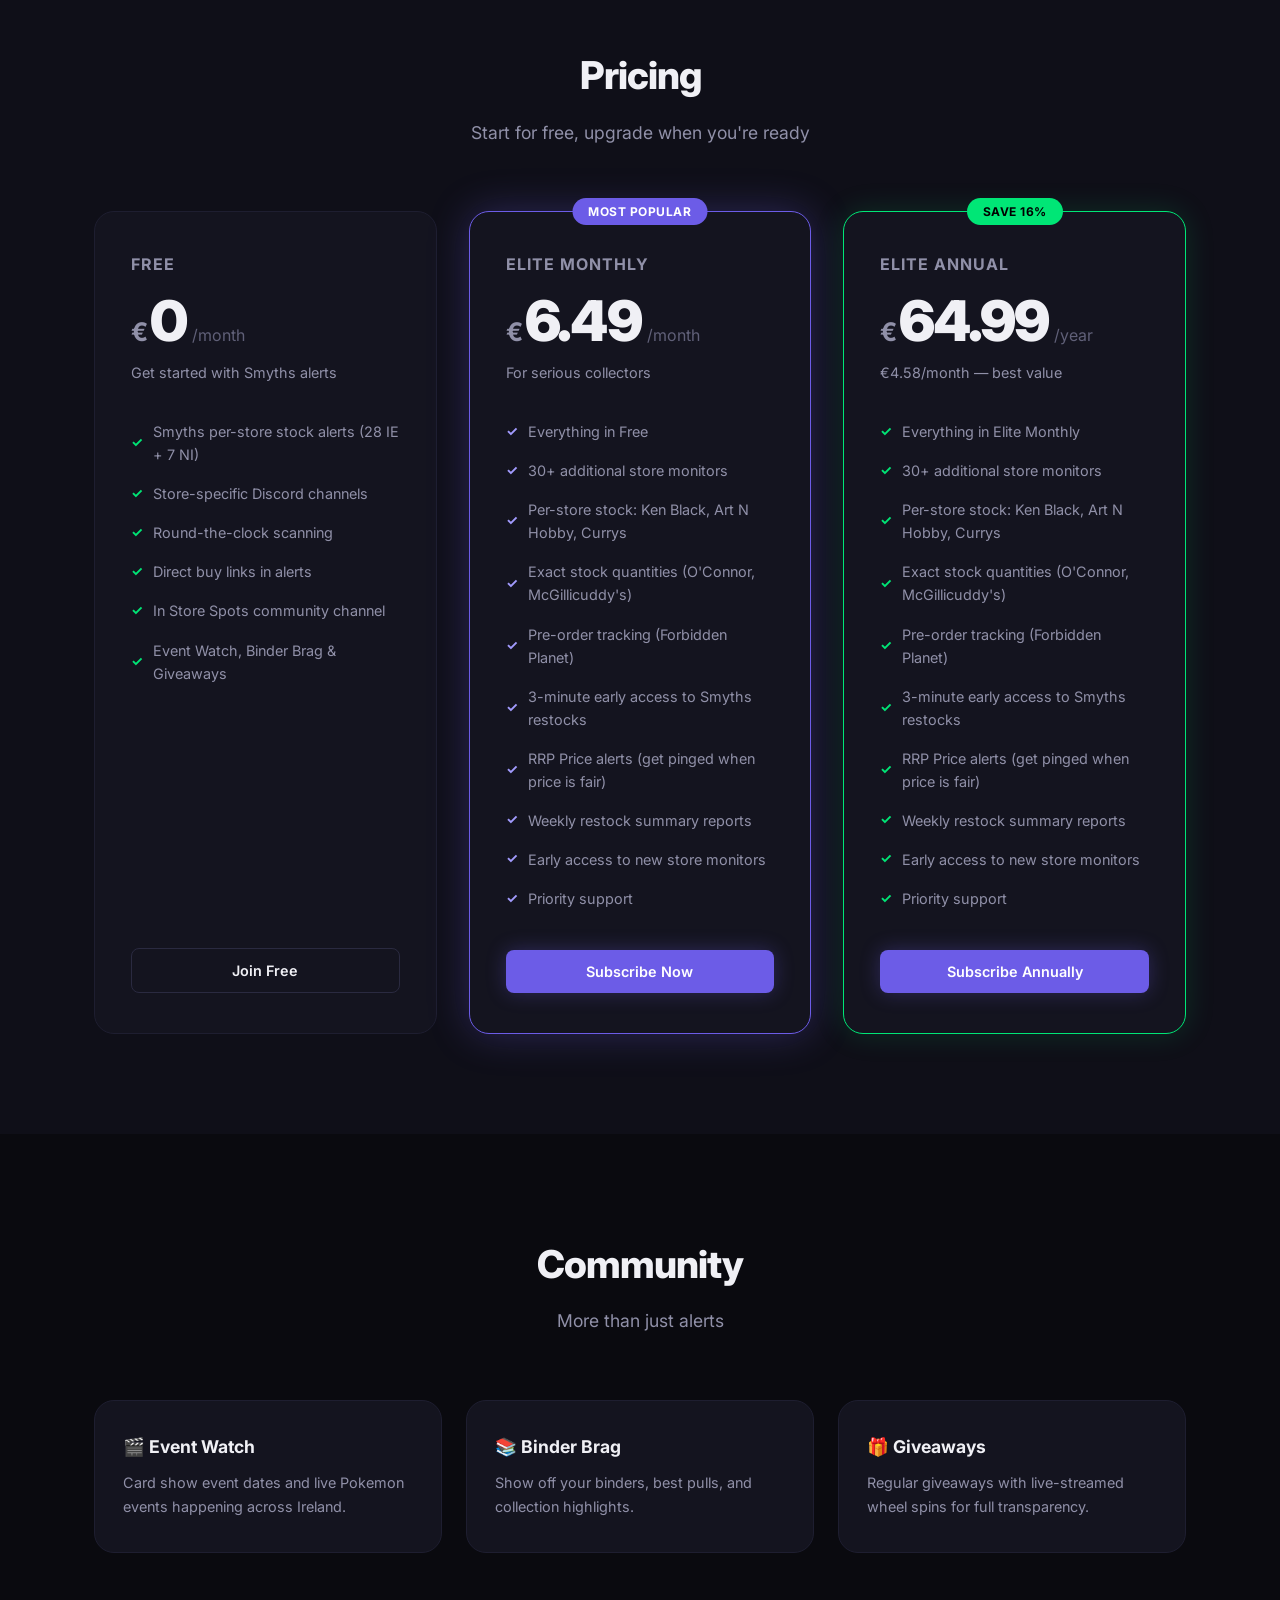
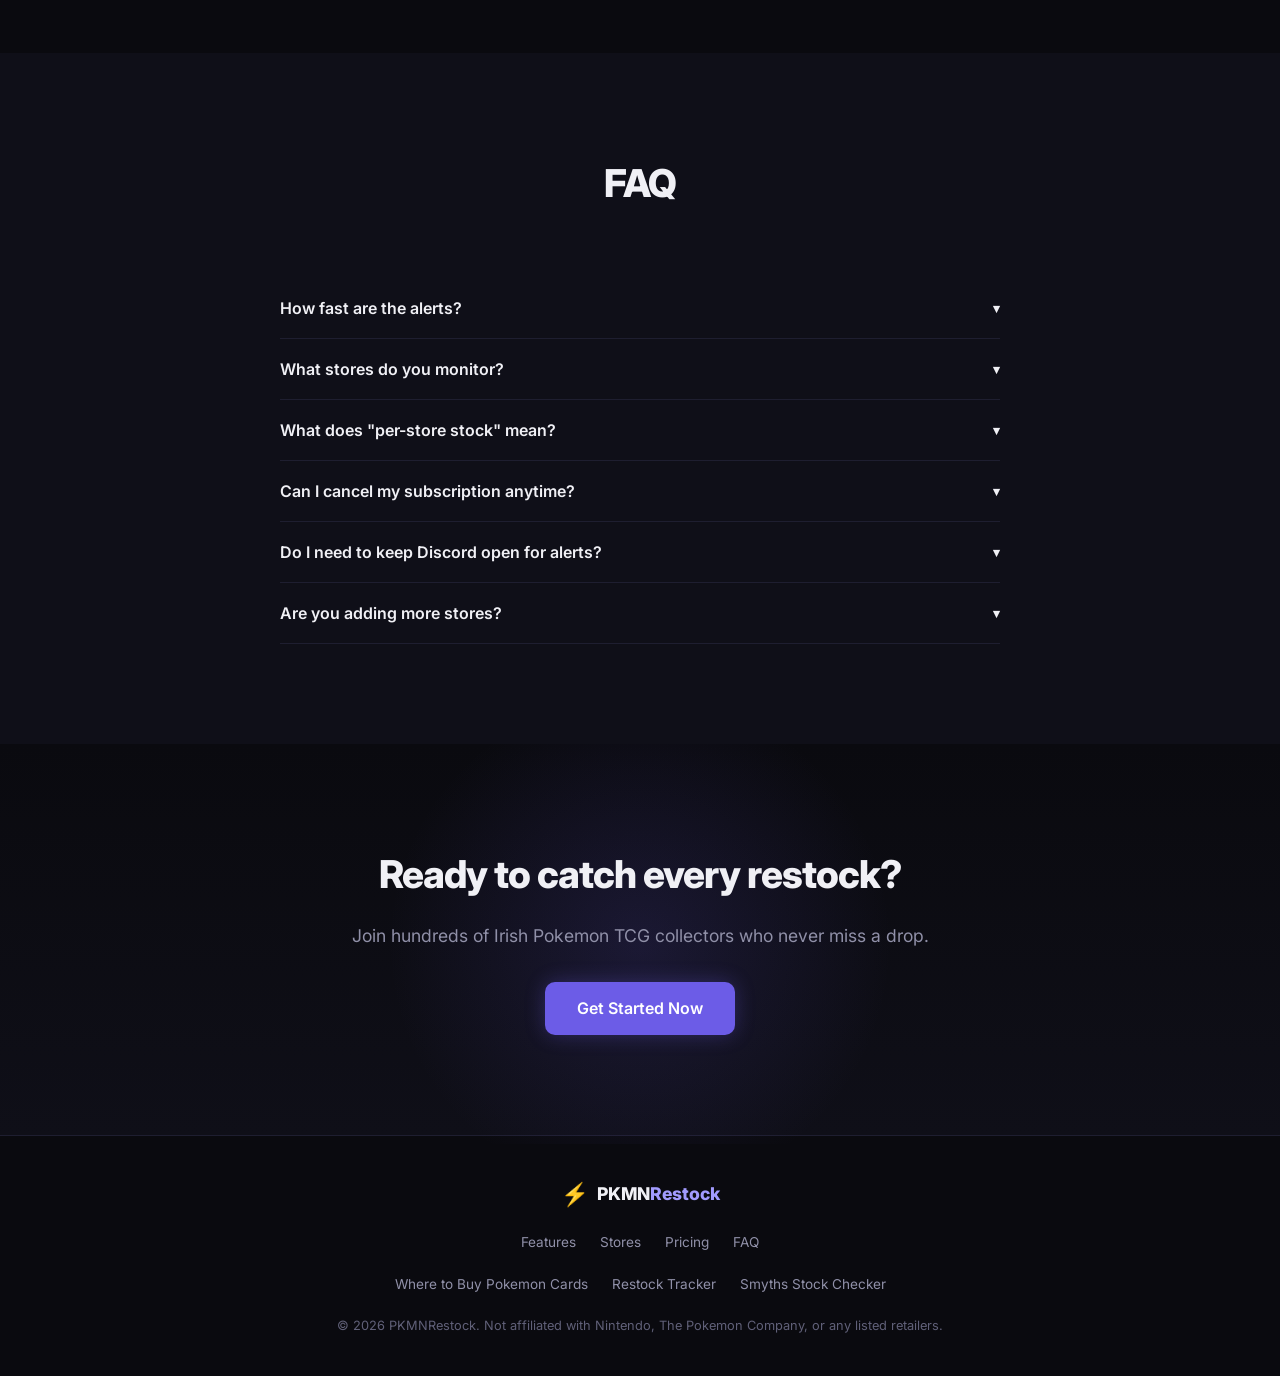
==== commit 1e25e9d9: "Update site with current info: 35+ stores, add Tesco/community features - Store count 30 -> 35+ acro" ====
--- a/index.html
+++ b/index.html
@@ -1,12 +1,19 @@
 <!DOCTYPE html>
 <html lang="en">
 <head>
+<!-- Google Tag Manager -->
+<script>(function(w,d,s,l,i){w[l]=w[l]||[];w[l].push({'gtm.start':
+new Date().getTime(),event:'gtm.js'});var f=d.getElementsByTagName(s)[0],
+j=d.createElement(s),dl=l!='dataLayer'?'&l='+l:'';j.async=true;j.src=
+'https://www.googletagmanager.com/gtm.js?id='+i+dl;f.parentNode.insertBefore(j,f);
+})(window,document,'script','dataLayer','GTM-W5GQ55MK');</script>
+<!-- End Google Tag Manager -->
     <meta charset="UTF-8">
     <meta name="viewport" content="width=device-width, initial-scale=1.0">
     <title>PKMN Restock - Pokemon TCG Restock Alerts for Ireland</title>
-    <meta name="description" content="Real-time Pokemon TCG restock alerts for 30+ Irish & UK stores. Per-store stock tracking, Discord notifications, and more.">
+    <meta name="description" content="Real-time Pokemon TCG restock alerts for 35+ Irish & UK stores. Per-store stock tracking, Discord notifications, and more.">
     <meta property="og:title" content="PKMN Restock - Pokemon TCG Restock Alerts">
-    <meta property="og:description" content="Never miss a Pokemon TCG restock in Ireland again. Real-time alerts from 30+ stores.">
+    <meta property="og:description" content="Never miss a Pokemon TCG restock in Ireland again. Real-time alerts from 35+ stores.">
     <meta property="og:type" content="website">
     <meta property="og:url" content="https://pkmnrestock.com">
     <link rel="preconnect" href="https://fonts.googleapis.com">
@@ -15,6 +22,10 @@
     <link rel="stylesheet" href="style.css?v=9">
 </head>
 <body>
+<!-- Google Tag Manager (noscript) -->
+<noscript><iframe src="https://www.googletagmanager.com/ns.html?id=GTM-W5GQ55MK"
+height="0" width="0" style="display:none;visibility:hidden"></iframe></noscript>
+<!-- End Google Tag Manager (noscript) -->
 
     <!-- Nav -->
     <nav class="nav">
@@ -42,21 +53,21 @@
     <section class="hero">
         <div class="hero-glow"></div>
         <div class="hero-content">
-            <div class="hero-badge">Real-time alerts across 30+ stores</div>
+            <div class="hero-badge">Real-time alerts across 35+ stores</div>
             <h1>Never miss a <span class="text-gradient">Pokemon TCG</span> restock again</h1>
-            <p class="hero-sub">Instant Discord notifications when Pokemon cards restock at Irish & UK retailers. Per-store stock tracking, 2-minute scan cycles, and Elite members get alerts 3 minutes before everyone else.</p>
+            <p class="hero-sub">Instant Discord notifications when Pokemon cards restock at Irish & UK retailers. Per-store stock tracking, round-the-clock scanning, and Elite members get alerts 3 minutes before everyone else.</p>
             <div class="hero-buttons">
                 <a href="#pricing" class="btn btn-primary btn-lg">Get Started</a>
                 <a href="#features" class="btn btn-outline btn-lg">Learn More</a>
             </div>
             <div class="hero-stats">
                 <div class="stat">
-                    <span class="stat-number">30+</span>
+                    <span class="stat-number">35+</span>
                     <span class="stat-label">Stores Monitored</span>
                 </div>
                 <div class="stat">
-                    <span class="stat-number">2 min</span>
-                    <span class="stat-label">Scan Cycle</span>
+                    <span class="stat-number">3 min</span>
+                    <span class="stat-label">Elite Head Start</span>
                 </div>
                 <div class="stat">
                     <span class="stat-number">24/7</span>
@@ -85,7 +96,7 @@
                     </div>
                     <div class="step-connector"></div>
                     <h3>We Scan</h3>
-                    <p>Our monitors check 30+ stores every 2 minutes for stock changes across hundreds of Pokemon TCG products.</p>
+                    <p>Our monitors check 35+ stores around the clock for stock changes across hundreds of Pokemon TCG products.</p>
                 </div>
                 <div class="step">
                     <div class="step-icon-wrap">
@@ -124,7 +135,7 @@
                 <div class="feature-card">
                     <div class="feature-icon">&#9889;</div>
                     <h3>Elite Early Access</h3>
-                    <p>Elite members get Smyths restock alerts 3 minutes before free users. Every store scans every 2 minutes, 24/7. When seconds matter, Elite gets you there first.</p>
+                    <p>Elite members get Smyths restock alerts 3 minutes before free users. When seconds matter, Elite gets you there first.</p>
                 </div>
                 <div class="feature-card">
                     <div class="feature-icon">&#128276;</div>
@@ -149,7 +160,17 @@
                 <div class="feature-card">
                     <div class="feature-icon">&#127758;</div>
                     <h3>Ireland, UK &amp; EU Coverage</h3>
-                    <p>30 stores across Ireland, Northern Ireland, and Europe. From Smyths to Candy Cards, we've got the stores that matter to you.</p>
+                    <p>35+ stores across Ireland, Northern Ireland, and Europe. From Smyths to Candy Cards, we've got the stores that matter to you.</p>
+                </div>
+                <div class="feature-card">
+                    <div class="feature-icon">&#128205;</div>
+                    <h3>Community In-Store Spots</h3>
+                    <p>Members share real-time in-store sightings with the /spot command &mdash; store, product and a photo. The more active you are, the sooner spots land in your feed.</p>
+                </div>
+                <div class="feature-card">
+                    <div class="feature-icon">&#129309;</div>
+                    <h3>Community, County Chats &amp; Vouches</h3>
+                    <p>Chat with collectors in your county, trade safely with a built-in vouch system, and climb activity tiers that unlock more channels the more you take part.</p>
                 </div>
             </div>
         </div>
@@ -160,7 +181,7 @@
         <div class="container">
             <div class="section-header">
                 <h2>Stores We Monitor</h2>
-                <p>30 stores across 10 different platforms</p>
+                <p>35+ stores across 10+ different platforms</p>
             </div>
             <div class="tiers-comparison">
                 <div class="tier-col">
@@ -170,10 +191,12 @@
                         <p>Per-store stock tracking &amp; community channels</p>
                     </div>
                     <ul class="store-list">
-                        <li><span class="store-tag tag-perstore">Per-Store</span> Smyths Toys IE <span class="store-detail">21 stores</span></li>
+                        <li><span class="store-tag tag-perstore">Per-Store</span> Smyths Toys IE <span class="store-detail">28 stores</span></li>
                         <li><span class="store-tag tag-perstore">Per-Store</span> Smyths Toys NI <span class="store-detail">7 stores</span></li>
                         <li class="store-list-divider">Community Channels</li>
-                        <li><span class="store-tag tag-community">Channel</span> In Store Spots</li>
+                        <li><span class="store-tag tag-community">Channel</span> In-Store Spots <span class="store-detail">delayed feed</span></li>
+                        <li><span class="store-tag tag-community">Channel</span> County Chats</li>
+                        <li><span class="store-tag tag-community">Channel</span> Market &amp; Vouches</li>
                         <li><span class="store-tag tag-community">Channel</span> Event Watch</li>
                         <li><span class="store-tag tag-community">Channel</span> Binder Brag</li>
                         <li><span class="store-tag tag-community">Channel</span> Giveaways</li>
@@ -184,9 +207,10 @@
                     <div class="tier-header tier-paid">
                         <span class="tier-badge">Elite</span>
                         <h3>All Stores</h3>
-                        <p>29 additional stores + everything in Free</p>
+                        <p>30+ additional stores + everything in Free</p>
                     </div>
                     <ul class="store-list">
+                        <li><span class="store-tag tag-perstore">Per-Store</span> Tesco <span class="store-detail">100+ stores</span></li>
                         <li><span class="store-tag tag-perstore">Per-Store</span> Ken Black <span class="store-detail">4 locations</span></li>
                         <li><span class="store-tag tag-perstore">Per-Store</span> Art N Hobby <span class="store-detail">24 locations</span></li>
                         <li><span class="store-tag tag-perstore">Per-Store</span> Currys</li>
@@ -209,7 +233,6 @@
                         <li><span class="store-tag tag-online">Online</span> Gamers World</li>
                         <li><span class="store-tag tag-online">Online</span> Banba Toys</li>
                         <li><span class="store-tag tag-online">Online</span> Gadgetman</li>
-                        <li><span class="store-tag tag-online">Online</span> Pokebundles</li>
                         <li><span class="store-tag tag-online">Online</span> Irish Poké Finds</li>
                         <li><span class="store-tag tag-online">Online</span> Atlantic Collectibles</li>
                         <li><span class="store-tag tag-online">Online</span> Collection Mania</li>
@@ -241,7 +264,7 @@
                     <ul class="price-features">
                         <li>Smyths per-store stock alerts (28 IE + 7 NI)</li>
                         <li>Store-specific Discord channels</li>
-                        <li>2-minute scan cycles</li>
+                        <li>Round-the-clock scanning</li>
                         <li>Direct buy links in alerts</li>
                         <li>In Store Spots community channel</li>
                         <li>Event Watch, Binder Brag &amp; Giveaways</li>
@@ -259,7 +282,7 @@
                     <p class="price-desc">For serious collectors</p>
                     <ul class="price-features">
                         <li>Everything in Free</li>
-                        <li>29 additional store monitors</li>
+                        <li>30+ additional store monitors</li>
                         <li>Per-store stock: Ken Black, Art N Hobby, Currys</li>
                         <li>Exact stock quantities (O'Connor, McGillicuddy's)</li>
                         <li>Pre-order tracking (Forbidden Planet)</li>
@@ -269,7 +292,7 @@
                         <li>Early access to new store monitors</li>
                         <li>Priority support</li>
                     </ul>
-                    <a href="https://buy.stripe.com/28E5kEewF97K9Ixa9f3F600" class="btn btn-primary btn-block" target="_blank">Subscribe Now</a>
+                    <a href="https://buy.stripe.com/9B6cN660997KdYN2GN3F605" class="btn btn-primary btn-block" target="_blank">Subscribe Now</a>
                 </div>
                 <div class="price-card price-card-annual">
                     <div class="price-save">Save 16%</div>
@@ -282,7 +305,7 @@
                     <p class="price-desc">&euro;4.58/month &mdash; best value</p>
                     <ul class="price-features">
                         <li>Everything in Elite Monthly</li>
-                        <li>29 additional store monitors</li>
+                        <li>30+ additional store monitors</li>
                         <li>Per-store stock: Ken Black, Art N Hobby, Currys</li>
                         <li>Exact stock quantities (O'Connor, McGillicuddy's)</li>
                         <li>Pre-order tracking (Forbidden Planet)</li>
@@ -335,7 +358,7 @@
                         <span class="faq-arrow">&#9662;</span>
                     </button>
                     <div class="faq-answer">
-                        <p>Our monitors scan every 2 minutes. When a restock is detected, the Discord alert fires within seconds. For Smyths, we also verify restocks on a separate connection to eliminate false positives.</p>
+                        <p>Our monitors scan around the clock. When a restock is detected, the Discord alert fires within seconds — and Elite members get Smyths alerts 3 minutes before free users. For Smyths, we also verify restocks on a separate connection to eliminate false positives.</p>
                     </div>
                 </div>
                 <div class="faq-item">
@@ -344,7 +367,7 @@
                         <span class="faq-arrow">&#9662;</span>
                     </button>
                     <div class="faq-answer">
-                        <p>We monitor 30 stores across Ireland and the UK including Smyths Toys, Ken Black, Art N Hobby, Currys, Very.ie, Golden Discs, Forbidden Planet, and many more. Free members get Smyths alerts, Elite members get all 30 stores.</p>
+                        <p>We monitor 35+ stores across Ireland and the UK including Smyths Toys, Tesco, Ken Black, Art N Hobby, Currys, Very.ie, Golden Discs, Forbidden Planet, and many more. Free members get Smyths alerts, Elite members get all of them.</p>
                     </div>
                 </div>
                 <div class="faq-item">
